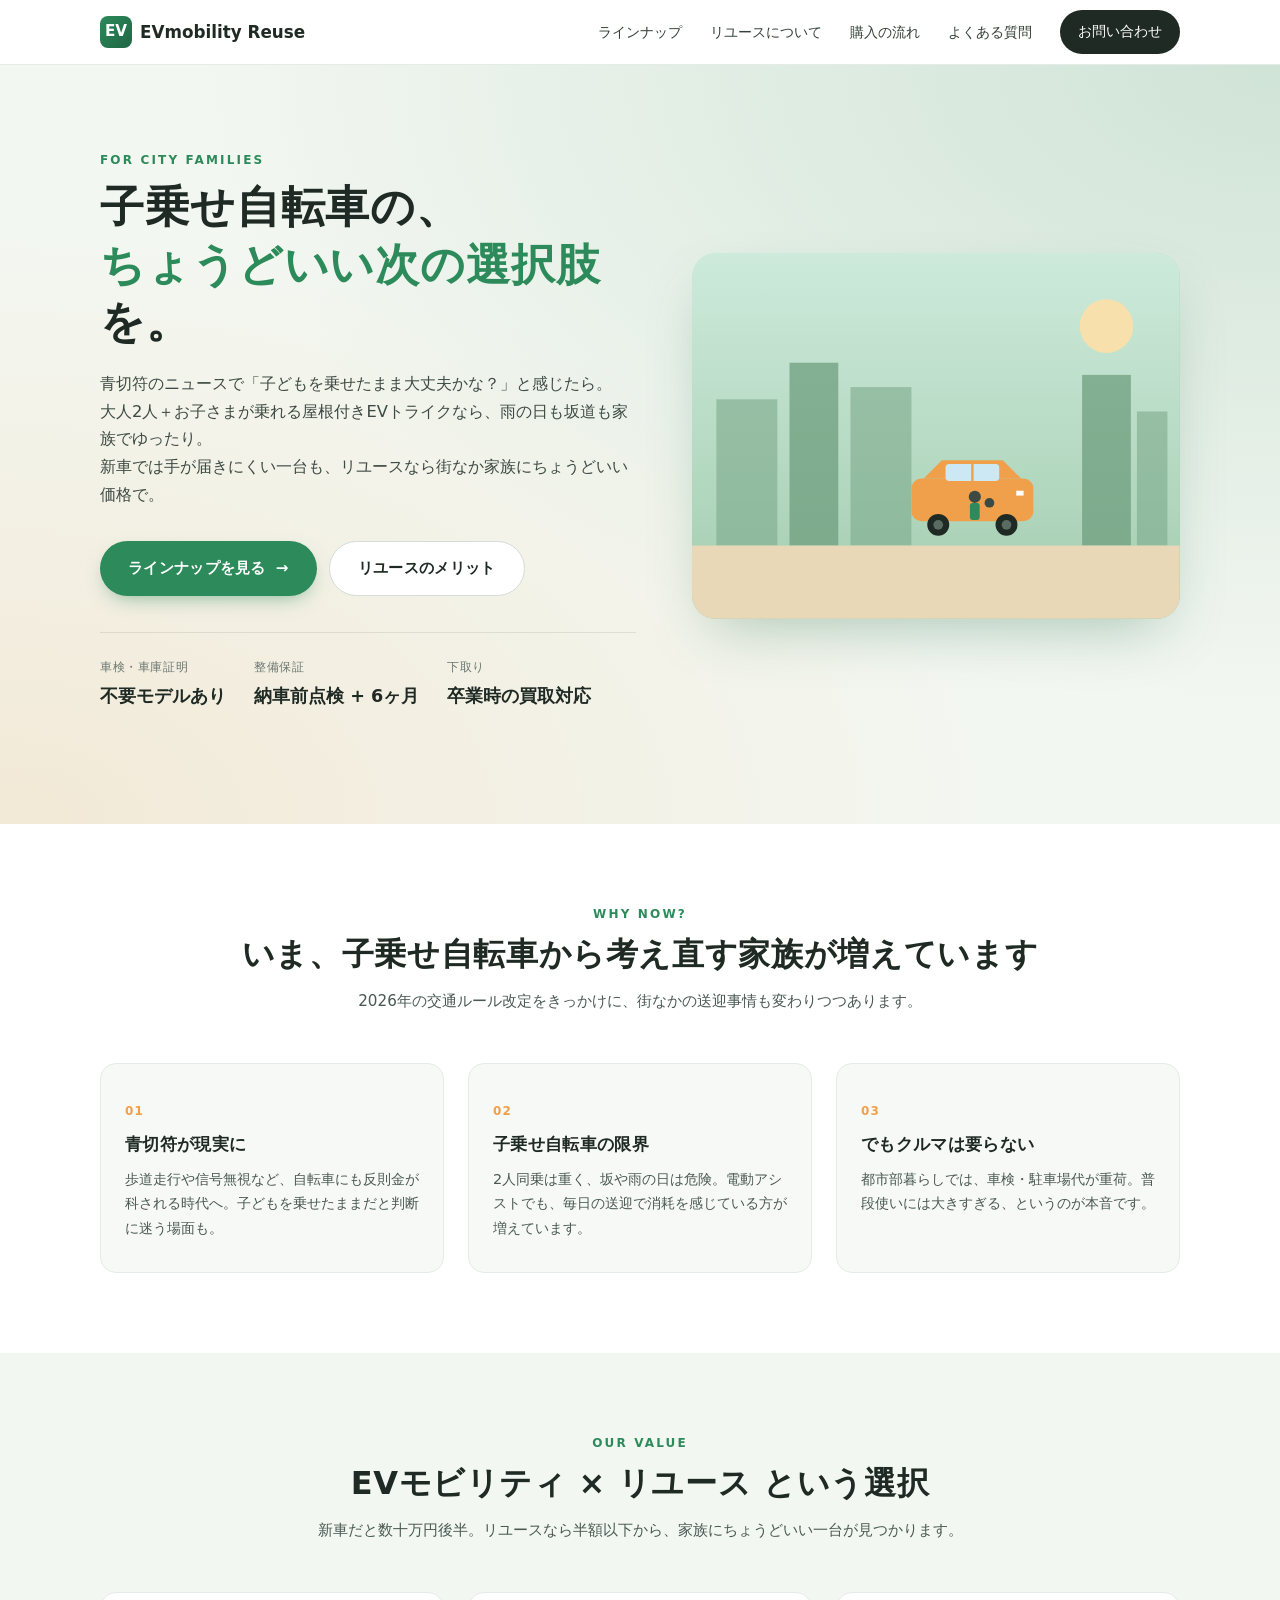
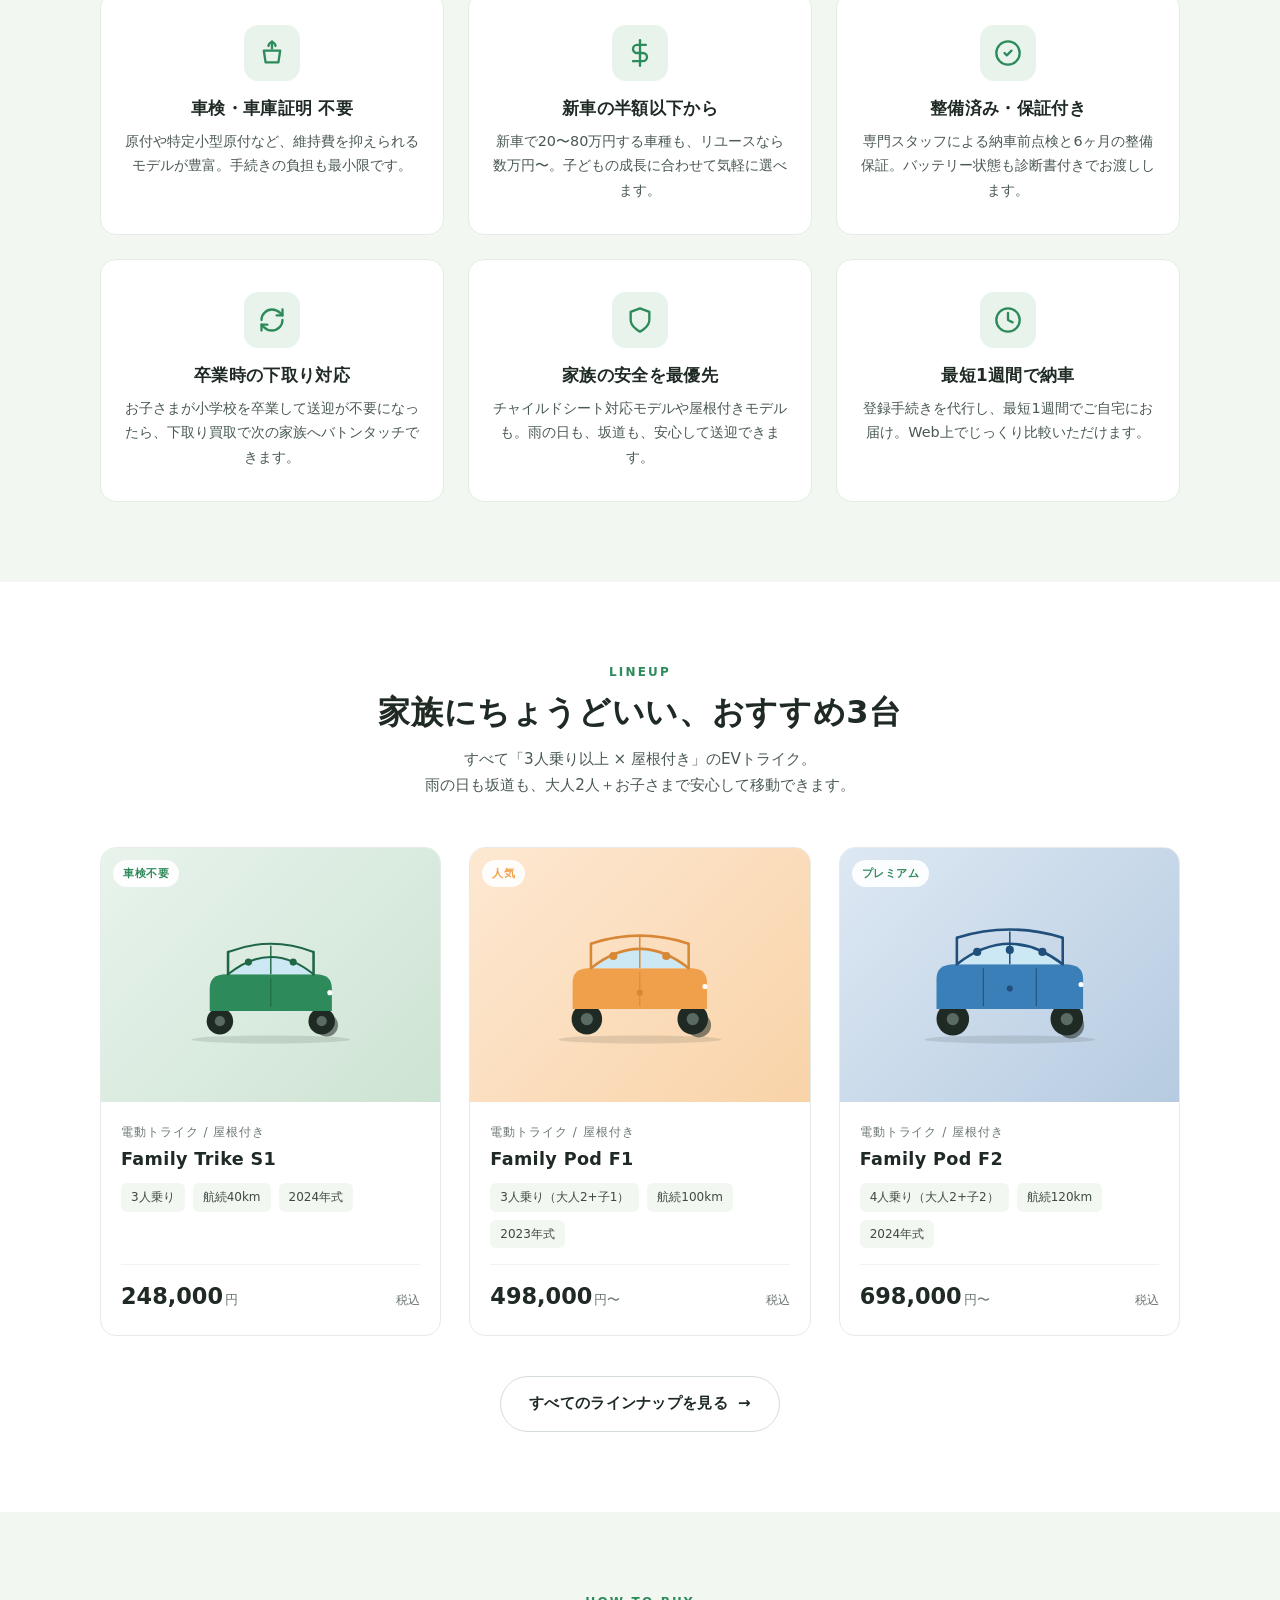
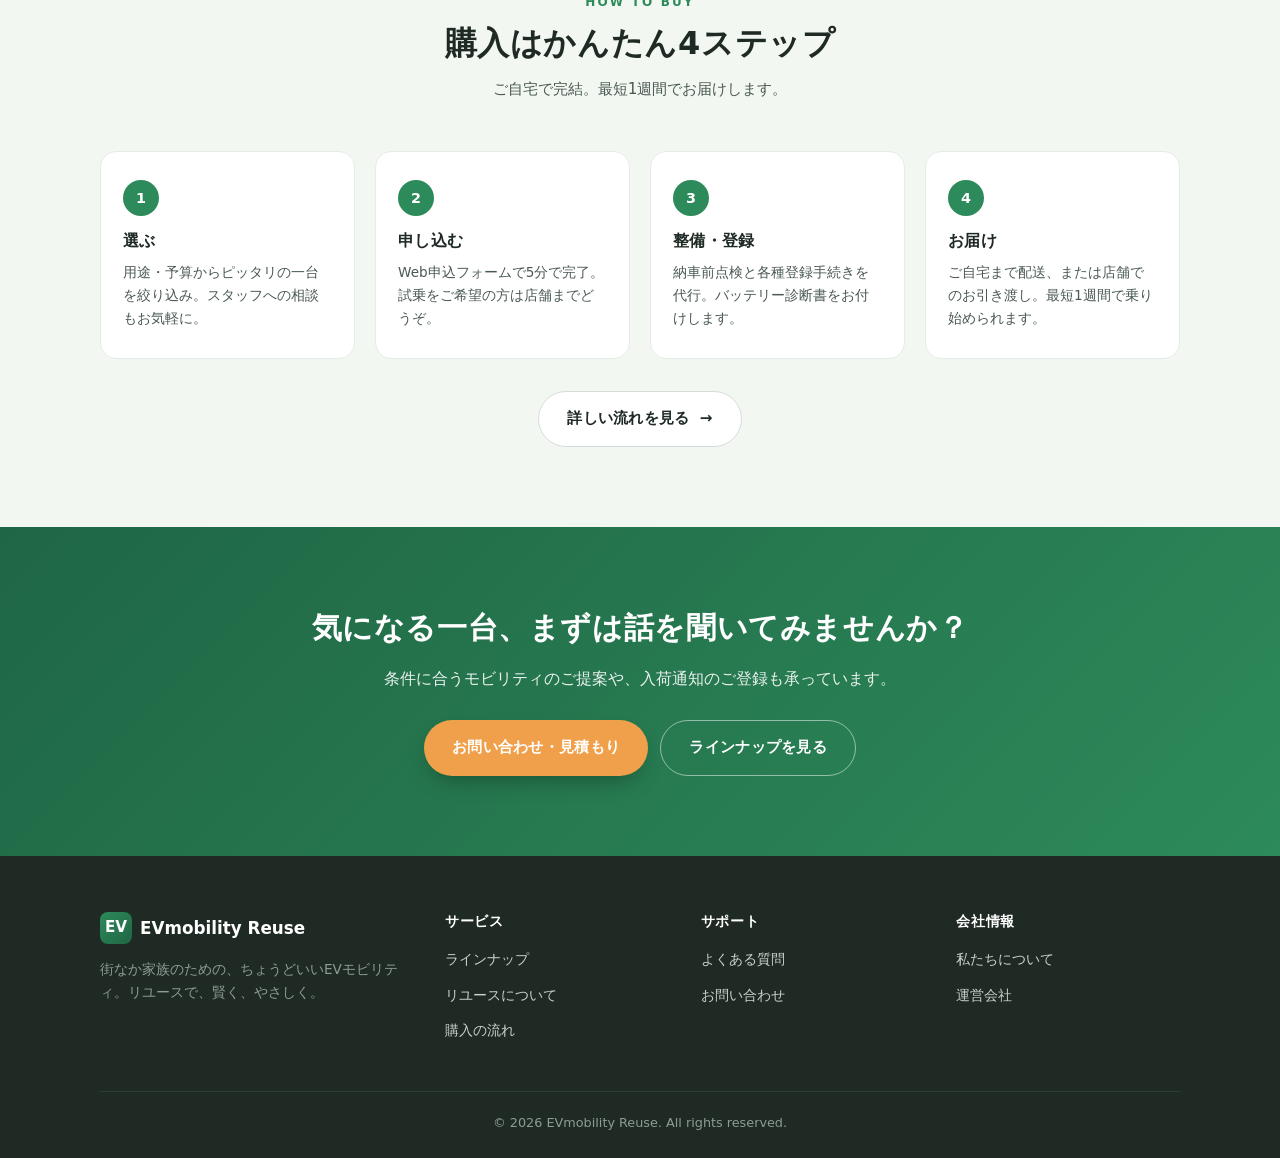
==== index.html @ 21b4ee04 "最初のコミット" ====
<!DOCTYPE html>
<html lang="ja">
<head>
  <meta charset="UTF-8">
  <meta name="viewport" content="width=device-width, initial-scale=1.0">
  <title>EVmobility Reuse｜街なか家族のための、ちょうどいいEVモビリティ</title>
  <meta name="description" content="子乗せ自転車の次へ。車検・車庫証明不要のEVモビリティを、リユースで賢く。都市部に暮らすパパママのための買い替えガイド。">
  <link rel="stylesheet" href="assets/css/style.css">
</head>
<body>

  <header class="site-header">
    <div class="container header-inner">
      <a href="index.html" class="site-logo">
        <span class="logo-mark">EV</span>
        <span>EVmobility Reuse</span>
      </a>
      <nav class="site-nav" aria-label="グローバルナビゲーション">
        <a href="vehicles.html">ラインナップ</a>
        <a href="about.html">リユースについて</a>
        <a href="flow.html">購入の流れ</a>
        <a href="faq.html">よくある質問</a>
        <a href="contact.html" class="nav-cta">お問い合わせ</a>
      </nav>
      <button class="nav-toggle" type="button" aria-label="メニューを開く" aria-expanded="false">
        <span></span>
      </button>
    </div>
  </header>

  <main>

    <!-- Hero -->
    <section class="hero">
      <div class="container hero-grid">
        <div class="hero-text">
          <span class="eyebrow">For city families</span>
          <h1 class="hero-title">
            子乗せ自転車の、<br>
            <span class="accent">ちょうどいい次の選択肢</span>を。
          </h1>
          <p class="hero-lead">
            青切符のニュースで「子どもを乗せたまま大丈夫かな？」と感じたら。<br>
            大人2人＋お子さまが乗れる屋根付きEVトライクなら、雨の日も坂道も家族でゆったり。<br>
            新車では手が届きにくい一台も、リユースなら街なか家族にちょうどいい価格で。
          </p>
          <div class="hero-actions">
            <a href="vehicles.html" class="btn btn-primary btn-arrow">ラインナップを見る</a>
            <a href="about.html" class="btn btn-secondary">リユースのメリット</a>
          </div>
          <dl class="hero-meta">
            <div>
              <dt>車検・車庫証明</dt>
              <dd>不要モデルあり</dd>
            </div>
            <div>
              <dt>整備保証</dt>
              <dd>納車前点検 + 6ヶ月</dd>
            </div>
            <div>
              <dt>下取り</dt>
              <dd>卒業時の買取対応</dd>
            </div>
          </dl>
        </div>

        <div class="hero-visual" aria-hidden="true">
          <svg viewBox="0 0 400 300" xmlns="http://www.w3.org/2000/svg">
            <defs>
              <linearGradient id="sky" x1="0" y1="0" x2="0" y2="1">
                <stop offset="0%" stop-color="#cdeadb"/>
                <stop offset="100%" stop-color="#a3cdaf"/>
              </linearGradient>
            </defs>
            <rect width="400" height="300" fill="url(#sky)"/>
            <!-- buildings -->
            <rect x="20" y="120" width="50" height="120" fill="#7eaa8c" opacity="0.6"/>
            <rect x="80" y="90" width="40" height="150" fill="#6a9b7a" opacity="0.7"/>
            <rect x="130" y="110" width="50" height="130" fill="#7eaa8c" opacity="0.6"/>
            <rect x="320" y="100" width="40" height="140" fill="#6a9b7a" opacity="0.7"/>
            <rect x="365" y="130" width="25" height="110" fill="#7eaa8c" opacity="0.6"/>
            <!-- ground -->
            <rect y="240" width="400" height="60" fill="#e8d8b8"/>
            <!-- mini EV -->
            <g transform="translate(180,165)">
              <rect x="0" y="20" width="100" height="35" rx="8" fill="#f0a04b"/>
              <path d="M10 20 L25 5 L75 5 L90 20 Z" fill="#f0a04b"/>
              <rect x="28" y="8" width="44" height="14" rx="3" fill="#cde8f5"/>
              <line x1="50" y1="8" x2="50" y2="22" stroke="#f0a04b" stroke-width="2"/>
              <circle cx="22" cy="58" r="9" fill="#1f2a24"/>
              <circle cx="22" cy="58" r="4" fill="#5a6b62"/>
              <circle cx="78" cy="58" r="9" fill="#1f2a24"/>
              <circle cx="78" cy="58" r="4" fill="#5a6b62"/>
              <rect x="86" y="30" width="6" height="4" fill="#fff"/>
            </g>
            <!-- people -->
            <g transform="translate(232,200)">
              <circle cx="0" cy="0" r="5" fill="#3d4a43"/>
              <rect x="-4" y="5" width="8" height="14" rx="2" fill="#2d8a5a"/>
            </g>
            <g transform="translate(244,205)">
              <circle cx="0" cy="0" r="4" fill="#3d4a43"/>
              <rect x="-3" y="4" width="6" height="10" rx="1.5" fill="#f0a04b"/>
            </g>
            <!-- sun -->
            <circle cx="340" cy="60" r="22" fill="#fde0a8" opacity="0.9"/>
          </svg>
        </div>
      </div>
    </section>

    <!-- Problem -->
    <section class="section problem">
      <div class="container">
        <span class="eyebrow text-center" style="display:block;">Why now?</span>
        <h2 class="section-title">いま、子乗せ自転車から考え直す家族が増えています</h2>
        <p class="section-lead">2026年の交通ルール改定をきっかけに、街なかの送迎事情も変わりつつあります。</p>
        <div class="problem-grid">
          <div class="problem-card">
            <span class="num">01</span>
            <h3>青切符が現実に</h3>
            <p>歩道走行や信号無視など、自転車にも反則金が科される時代へ。子どもを乗せたままだと判断に迷う場面も。</p>
          </div>
          <div class="problem-card">
            <span class="num">02</span>
            <h3>子乗せ自転車の限界</h3>
            <p>2人同乗は重く、坂や雨の日は危険。電動アシストでも、毎日の送迎で消耗を感じている方が増えています。</p>
          </div>
          <div class="problem-card">
            <span class="num">03</span>
            <h3>でもクルマは要らない</h3>
            <p>都市部暮らしでは、車検・駐車場代が重荷。普段使いには大きすぎる、というのが本音です。</p>
          </div>
        </div>
      </div>
    </section>

    <!-- Benefits -->
    <section class="section benefits">
      <div class="container">
        <span class="eyebrow text-center" style="display:block;">Our value</span>
        <h2 class="section-title">EVモビリティ × リユース という選択</h2>
        <p class="section-lead">新車だと数十万円後半。リユースなら半額以下から、家族にちょうどいい一台が見つかります。</p>
        <div class="benefits-grid">
          <div class="benefit-card">
            <div class="icon" aria-hidden="true">
              <svg width="28" height="28" viewBox="0 0 24 24" fill="none" stroke="currentColor" stroke-width="2" stroke-linecap="round" stroke-linejoin="round"><path d="M12 2v6"/><path d="M5 10h14l-1.5 10h-11z"/><path d="M9 6a3 3 0 0 1 6 0"/></svg>
            </div>
            <h3>車検・車庫証明 不要</h3>
            <p>原付や特定小型原付など、維持費を抑えられるモデルが豊富。手続きの負担も最小限です。</p>
          </div>
          <div class="benefit-card">
            <div class="icon" aria-hidden="true">
              <svg width="28" height="28" viewBox="0 0 24 24" fill="none" stroke="currentColor" stroke-width="2" stroke-linecap="round" stroke-linejoin="round"><path d="M12 1v22"/><path d="M17 5H9.5a3.5 3.5 0 0 0 0 7h5a3.5 3.5 0 0 1 0 7H6"/></svg>
            </div>
            <h3>新車の半額以下から</h3>
            <p>新車で20〜80万円する車種も、リユースなら数万円〜。子どもの成長に合わせて気軽に選べます。</p>
          </div>
          <div class="benefit-card">
            <div class="icon" aria-hidden="true">
              <svg width="28" height="28" viewBox="0 0 24 24" fill="none" stroke="currentColor" stroke-width="2" stroke-linecap="round" stroke-linejoin="round"><path d="M9 12l2 2 4-4"/><circle cx="12" cy="12" r="10"/></svg>
            </div>
            <h3>整備済み・保証付き</h3>
            <p>専門スタッフによる納車前点検と6ヶ月の整備保証。バッテリー状態も診断書付きでお渡しします。</p>
          </div>
          <div class="benefit-card">
            <div class="icon" aria-hidden="true">
              <svg width="28" height="28" viewBox="0 0 24 24" fill="none" stroke="currentColor" stroke-width="2" stroke-linecap="round" stroke-linejoin="round"><path d="M3 12a9 9 0 0 1 9-9 9.75 9.75 0 0 1 6.74 2.74L21 8"/><path d="M21 3v5h-5"/><path d="M21 12a9 9 0 0 1-9 9 9.75 9.75 0 0 1-6.74-2.74L3 16"/><path d="M3 21v-5h5"/></svg>
            </div>
            <h3>卒業時の下取り対応</h3>
            <p>お子さまが小学校を卒業して送迎が不要になったら、下取り買取で次の家族へバトンタッチできます。</p>
          </div>
          <div class="benefit-card">
            <div class="icon" aria-hidden="true">
              <svg width="28" height="28" viewBox="0 0 24 24" fill="none" stroke="currentColor" stroke-width="2" stroke-linecap="round" stroke-linejoin="round"><path d="M12 22s8-4 8-10V5l-8-3-8 3v7c0 6 8 10 8 10z"/></svg>
            </div>
            <h3>家族の安全を最優先</h3>
            <p>チャイルドシート対応モデルや屋根付きモデルも。雨の日も、坂道も、安心して送迎できます。</p>
          </div>
          <div class="benefit-card">
            <div class="icon" aria-hidden="true">
              <svg width="28" height="28" viewBox="0 0 24 24" fill="none" stroke="currentColor" stroke-width="2" stroke-linecap="round" stroke-linejoin="round"><circle cx="12" cy="12" r="10"/><path d="M12 6v6l4 2"/></svg>
            </div>
            <h3>最短1週間で納車</h3>
            <p>登録手続きを代行し、最短1週間でご自宅にお届け。Web上でじっくり比較いただけます。</p>
          </div>
        </div>
      </div>
    </section>

    <!-- Vehicles preview -->
    <section class="section vehicles-section">
      <div class="container">
        <span class="eyebrow text-center" style="display:block;">Lineup</span>
        <h2 class="section-title">家族にちょうどいい、おすすめ3台</h2>
        <p class="section-lead">すべて「3人乗り以上 × 屋根付き」のEVトライク。<br>雨の日も坂道も、大人2人＋お子さまで安心して移動できます。</p>

        <div class="vehicle-grid">

          <article class="vehicle-card">
            <div class="vehicle-thumb">
              <span class="vehicle-tag">車検不要</span>
              <svg viewBox="0 0 200 150" xmlns="http://www.w3.org/2000/svg" aria-hidden="true">
                <ellipse cx="100" cy="138" rx="78" ry="4" fill="#1a221d" opacity="0.12"/>
                <circle cx="155" cy="124" r="11" fill="#1f2a24" opacity="0.55"/>
                <circle cx="50" cy="120" r="13" fill="#1f2a24"/>
                <circle cx="50" cy="120" r="5" fill="#5a6b62"/>
                <circle cx="150" cy="120" r="13" fill="#1f2a24"/>
                <circle cx="150" cy="120" r="5" fill="#5a6b62"/>
                <path d="M40 110 L40 88 Q40 74 56 74 L144 74 Q160 74 160 88 L160 110 Z" fill="#2d8a5a"/>
                <path d="M58 74 Q100 40 142 74" fill="#cde8f5" stroke="#1f6645" stroke-width="2"/>
                <line x1="58" y1="74" x2="58" y2="52" stroke="#1f6645" stroke-width="2.5" stroke-linecap="round"/>
                <line x1="142" y1="74" x2="142" y2="52" stroke="#1f6645" stroke-width="2.5" stroke-linecap="round"/>
                <path d="M58 52 Q100 36 142 52" stroke="#1f6645" stroke-width="2" fill="none"/>
                <line x1="100" y1="46" x2="100" y2="74" stroke="#1f6645" stroke-width="1.4"/>
                <line x1="100" y1="78" x2="100" y2="106" stroke="#1f6645" stroke-width="1"/>
                <circle cx="78" cy="62" r="3.5" fill="#1f6645"/>
                <circle cx="122" cy="62" r="3.5" fill="#1f6645"/>
                <circle cx="158" cy="92" r="2.5" fill="#fff"/>
              </svg>
            </div>
            <div class="vehicle-body">
              <p class="vehicle-category">電動トライク / 屋根付き</p>
              <h3 class="vehicle-name">Family Trike S1</h3>
              <ul class="vehicle-specs">
                <li>3人乗り</li>
                <li>航続40km</li>
                <li>2024年式</li>
              </ul>
              <div class="vehicle-price">
                <span><span class="price">248,000</span><span class="price-unit">円</span></span>
                <span class="tax">税込</span>
              </div>
            </div>
          </article>

          <article class="vehicle-card">
            <div class="vehicle-thumb thumb-orange">
              <span class="vehicle-tag tag-new">人気</span>
              <svg viewBox="0 0 200 150" xmlns="http://www.w3.org/2000/svg" aria-hidden="true">
                <ellipse cx="100" cy="138" rx="80" ry="4" fill="#1a221d" opacity="0.12"/>
                <circle cx="158" cy="124" r="12" fill="#1f2a24" opacity="0.55"/>
                <circle cx="48" cy="118" r="15" fill="#1f2a24"/>
                <circle cx="48" cy="118" r="6" fill="#5a6b62"/>
                <circle cx="152" cy="118" r="15" fill="#1f2a24"/>
                <circle cx="152" cy="118" r="6" fill="#5a6b62"/>
                <path d="M34 108 L34 82 Q34 68 50 68 L150 68 Q166 68 166 82 L166 108 Z" fill="#f0a04b"/>
                <path d="M52 68 Q100 30 148 68" fill="#cde8f5" stroke="#d88735" stroke-width="2.5"/>
                <line x1="52" y1="68" x2="52" y2="44" stroke="#d88735" stroke-width="2.5" stroke-linecap="round"/>
                <line x1="148" y1="68" x2="148" y2="44" stroke="#d88735" stroke-width="2.5" stroke-linecap="round"/>
                <path d="M52 44 Q100 28 148 44" stroke="#d88735" stroke-width="2.5" fill="none"/>
                <line x1="100" y1="36" x2="100" y2="68" stroke="#d88735" stroke-width="1.4"/>
                <line x1="100" y1="72" x2="100" y2="105" stroke="#d88735" stroke-width="1"/>
                <circle cx="74" cy="56" r="4" fill="#d88735"/>
                <circle cx="126" cy="56" r="4" fill="#d88735"/>
                <circle cx="100" cy="92" r="3" fill="#d88735"/>
                <circle cx="164" cy="86" r="2.5" fill="#fff"/>
              </svg>
            </div>
            <div class="vehicle-body">
              <p class="vehicle-category">電動トライク / 屋根付き</p>
              <h3 class="vehicle-name">Family Pod F1</h3>
              <ul class="vehicle-specs">
                <li>3人乗り（大人2+子1）</li>
                <li>航続100km</li>
                <li>2023年式</li>
              </ul>
              <div class="vehicle-price">
                <span><span class="price">498,000</span><span class="price-unit">円〜</span></span>
                <span class="tax">税込</span>
              </div>
            </div>
          </article>

          <article class="vehicle-card">
            <div class="vehicle-thumb thumb-blue">
              <span class="vehicle-tag">プレミアム</span>
              <svg viewBox="0 0 200 150" xmlns="http://www.w3.org/2000/svg" aria-hidden="true">
                <ellipse cx="100" cy="138" rx="84" ry="4" fill="#1a221d" opacity="0.12"/>
                <circle cx="160" cy="124" r="13" fill="#1f2a24" opacity="0.55"/>
                <circle cx="44" cy="118" r="16" fill="#1f2a24"/>
                <circle cx="44" cy="118" r="6" fill="#5a6b62"/>
                <circle cx="156" cy="118" r="16" fill="#1f2a24"/>
                <circle cx="156" cy="118" r="6" fill="#5a6b62"/>
                <path d="M28 108 L28 78 Q28 64 46 64 L154 64 Q172 64 172 78 L172 108 Z" fill="#3a7fb8"/>
                <path d="M48 64 Q100 24 152 64" fill="#cde8f5" stroke="#1f4f7a" stroke-width="2.5"/>
                <line x1="48" y1="64" x2="48" y2="38" stroke="#1f4f7a" stroke-width="2.5" stroke-linecap="round"/>
                <line x1="100" y1="32" x2="100" y2="64" stroke="#1f4f7a" stroke-width="1.5"/>
                <line x1="152" y1="64" x2="152" y2="38" stroke="#1f4f7a" stroke-width="2.5" stroke-linecap="round"/>
                <path d="M48 38 Q100 22 152 38" stroke="#1f4f7a" stroke-width="2.5" fill="none"/>
                <line x1="74" y1="68" x2="74" y2="105" stroke="#1f4f7a" stroke-width="1"/>
                <line x1="126" y1="68" x2="126" y2="105" stroke="#1f4f7a" stroke-width="1"/>
                <circle cx="68" cy="52" r="4" fill="#1f4f7a"/>
                <circle cx="100" cy="50" r="4" fill="#1f4f7a"/>
                <circle cx="132" cy="52" r="4" fill="#1f4f7a"/>
                <circle cx="100" cy="88" r="3" fill="#1f4f7a"/>
                <circle cx="170" cy="84" r="2.5" fill="#fff"/>
              </svg>
            </div>
            <div class="vehicle-body">
              <p class="vehicle-category">電動トライク / 屋根付き</p>
              <h3 class="vehicle-name">Family Pod F2</h3>
              <ul class="vehicle-specs">
                <li>4人乗り（大人2+子2）</li>
                <li>航続120km</li>
                <li>2024年式</li>
              </ul>
              <div class="vehicle-price">
                <span><span class="price">698,000</span><span class="price-unit">円〜</span></span>
                <span class="tax">税込</span>
              </div>
            </div>
          </article>

        </div>

        <div class="text-center" style="margin-top: 40px;">
          <a href="vehicles.html" class="btn btn-secondary btn-arrow">すべてのラインナップを見る</a>
        </div>
      </div>
    </section>

    <!-- Flow -->
    <section class="section flow">
      <div class="container">
        <span class="eyebrow text-center" style="display:block;">How to buy</span>
        <h2 class="section-title">購入はかんたん4ステップ</h2>
        <p class="section-lead">ご自宅で完結。最短1週間でお届けします。</p>
        <ol class="flow-list">
          <li class="flow-step">
            <span class="step-num">1</span>
            <h3>選ぶ</h3>
            <p>用途・予算からピッタリの一台を絞り込み。スタッフへの相談もお気軽に。</p>
          </li>
          <li class="flow-step">
            <span class="step-num">2</span>
            <h3>申し込む</h3>
            <p>Web申込フォームで5分で完了。試乗をご希望の方は店舗までどうぞ。</p>
          </li>
          <li class="flow-step">
            <span class="step-num">3</span>
            <h3>整備・登録</h3>
            <p>納車前点検と各種登録手続きを代行。バッテリー診断書をお付けします。</p>
          </li>
          <li class="flow-step">
            <span class="step-num">4</span>
            <h3>お届け</h3>
            <p>ご自宅まで配送、または店舗でのお引き渡し。最短1週間で乗り始められます。</p>
          </li>
        </ol>
        <div class="text-center" style="margin-top: 32px;">
          <a href="flow.html" class="btn btn-secondary btn-arrow">詳しい流れを見る</a>
        </div>
      </div>
    </section>

    <!-- CTA -->
    <section class="section cta">
      <div class="container">
        <h2>気になる一台、まずは話を聞いてみませんか？</h2>
        <p>条件に合うモビリティのご提案や、入荷通知のご登録も承っています。</p>
        <div class="hero-actions" style="justify-content: center;">
          <a href="contact.html" class="btn btn-primary">お問い合わせ・見積もり</a>
          <a href="vehicles.html" class="btn btn-secondary">ラインナップを見る</a>
        </div>
      </div>
    </section>

  </main>

  <footer class="site-footer">
    <div class="container">
      <div class="footer-grid">
        <div class="footer-brand">
          <a href="index.html" class="site-logo">
            <span class="logo-mark">EV</span>
            <span>EVmobility Reuse</span>
          </a>
          <p>街なか家族のための、ちょうどいいEVモビリティ。リユースで、賢く、やさしく。</p>
        </div>
        <div class="footer-col">
          <h4>サービス</h4>
          <ul>
            <li><a href="vehicles.html">ラインナップ</a></li>
            <li><a href="about.html">リユースについて</a></li>
            <li><a href="flow.html">購入の流れ</a></li>
          </ul>
        </div>
        <div class="footer-col">
          <h4>サポート</h4>
          <ul>
            <li><a href="faq.html">よくある質問</a></li>
            <li><a href="contact.html">お問い合わせ</a></li>
          </ul>
        </div>
        <div class="footer-col">
          <h4>会社情報</h4>
          <ul>
            <li><a href="about.html">私たちについて</a></li>
            <li><a href="contact.html">運営会社</a></li>
          </ul>
        </div>
      </div>
      <div class="footer-bottom">
        © 2026 EVmobility Reuse. All rights reserved.
      </div>
    </div>
  </footer>

  <script src="assets/js/main.js"></script>
</body>
</html>
---- assets/css/style.css ----
/* ============================================
   EVmobility Reuse - Common Stylesheet
   ============================================ */

/* Reset & Base
   ============================================ */
*,
*::before,
*::after {
  box-sizing: border-box;
}

html {
  scroll-behavior: smooth;
  -webkit-text-size-adjust: 100%;
}

body {
  margin: 0;
  font-family: "Hiragino Kaku Gothic ProN", "Hiragino Sans", "Yu Gothic", "Meiryo", system-ui, -apple-system, "Segoe UI", sans-serif;
  font-size: 16px;
  line-height: 1.7;
  color: #1f2a24;
  background-color: #f7f9f6;
  -webkit-font-smoothing: antialiased;
  -moz-osx-font-smoothing: grayscale;
}

img,
svg {
  display: block;
  max-width: 100%;
  height: auto;
}

a {
  color: inherit;
  text-decoration: none;
  transition: color 0.2s ease;
}

a:hover {
  color: #2d8a5a;
}

h1,
h2,
h3,
h4 {
  margin: 0;
  line-height: 1.4;
  font-weight: 700;
  letter-spacing: 0.02em;
}

p {
  margin: 0 0 1em;
}

ul,
ol {
  margin: 0;
  padding: 0;
  list-style: none;
}

button {
  font-family: inherit;
  cursor: pointer;
  border: none;
  background: none;
}

/* Layout helpers
   ============================================ */
.container {
  width: 100%;
  max-width: 1120px;
  margin: 0 auto;
  padding: 0 20px;
}

.section {
  padding: 80px 0;
}

.section-narrow {
  padding: 56px 0;
}

.section-title {
  font-size: clamp(1.5rem, 3vw, 2rem);
  text-align: center;
  margin-bottom: 12px;
  color: #1f2a24;
}

.section-lead {
  text-align: center;
  color: #4a5953;
  margin-bottom: 48px;
  font-size: 0.95rem;
}

.eyebrow {
  display: inline-block;
  font-size: 0.75rem;
  font-weight: 700;
  letter-spacing: 0.18em;
  color: #2d8a5a;
  text-transform: uppercase;
  margin-bottom: 8px;
}

.text-center {
  text-align: center;
}

/* Header
   ============================================ */
.site-header {
  position: sticky;
  top: 0;
  z-index: 100;
  background: rgba(255, 255, 255, 0.92);
  backdrop-filter: saturate(180%) blur(8px);
  -webkit-backdrop-filter: saturate(180%) blur(8px);
  border-bottom: 1px solid #e5ece7;
}

.header-inner {
  display: flex;
  align-items: center;
  justify-content: space-between;
  height: 64px;
}

.site-logo {
  display: flex;
  align-items: center;
  gap: 8px;
  font-weight: 700;
  font-size: 1.05rem;
  color: #1f2a24;
}

.site-logo .logo-mark {
  width: 32px;
  height: 32px;
  border-radius: 8px;
  background: linear-gradient(135deg, #2d8a5a 0%, #1f6645 100%);
  display: inline-flex;
  align-items: center;
  justify-content: center;
  color: #fff;
  font-weight: 800;
  font-size: 0.95rem;
}

.site-nav {
  display: flex;
  align-items: center;
  gap: 28px;
}

.site-nav a {
  font-size: 0.9rem;
  font-weight: 500;
  color: #344038;
}

.nav-cta {
  display: inline-flex;
  align-items: center;
  padding: 10px 18px;
  background: #1f2a24;
  color: #fff !important;
  border-radius: 999px;
  font-size: 0.85rem !important;
  font-weight: 600;
}

.nav-cta:hover {
  background: #2d8a5a;
}

.nav-toggle {
  display: none;
  width: 40px;
  height: 40px;
  align-items: center;
  justify-content: center;
}

.nav-toggle span {
  position: relative;
  display: block;
  width: 22px;
  height: 2px;
  background: #1f2a24;
  transition: transform 0.2s ease;
}

.nav-toggle span::before,
.nav-toggle span::after {
  content: "";
  position: absolute;
  left: 0;
  width: 22px;
  height: 2px;
  background: #1f2a24;
  transition: transform 0.2s ease;
}

.nav-toggle span::before {
  top: -7px;
}

.nav-toggle span::after {
  top: 7px;
}

/* Hero
   ============================================ */
.hero {
  position: relative;
  padding: 80px 0 96px;
  background:
    radial-gradient(ellipse at top right, rgba(45, 138, 90, 0.18), transparent 60%),
    radial-gradient(ellipse at bottom left, rgba(240, 160, 75, 0.16), transparent 55%),
    #f3f7f1;
  overflow: hidden;
}

.hero-grid {
  display: grid;
  grid-template-columns: 1.1fr 1fr;
  gap: 56px;
  align-items: center;
}

.hero-title {
  font-size: clamp(1.75rem, 4vw, 2.75rem);
  line-height: 1.3;
  margin-bottom: 20px;
  color: #1f2a24;
}

.hero-title .accent {
  color: #2d8a5a;
}

.hero-lead {
  font-size: 1.02rem;
  color: #3d4a43;
  margin-bottom: 32px;
}

.hero-actions {
  display: flex;
  gap: 12px;
  flex-wrap: wrap;
}

.hero-meta {
  display: flex;
  gap: 28px;
  margin-top: 36px;
  padding-top: 24px;
  border-top: 1px solid rgba(31, 42, 36, 0.1);
}

.hero-meta dt {
  font-size: 0.75rem;
  color: #6b7771;
  margin-bottom: 4px;
  letter-spacing: 0.05em;
}

.hero-meta dd {
  margin: 0;
  font-size: 1.1rem;
  font-weight: 700;
  color: #1f2a24;
}

.hero-visual {
  position: relative;
  aspect-ratio: 4 / 3;
  border-radius: 24px;
  overflow: hidden;
  background: linear-gradient(135deg, #d6ead9 0%, #a3cdaf 100%);
  box-shadow: 0 24px 60px -20px rgba(31, 102, 69, 0.35);
}

.hero-visual svg {
  width: 100%;
  height: 100%;
}

/* Buttons
   ============================================ */
.btn {
  display: inline-flex;
  align-items: center;
  justify-content: center;
  gap: 6px;
  padding: 14px 28px;
  border-radius: 999px;
  font-weight: 600;
  font-size: 0.95rem;
  letter-spacing: 0.02em;
  transition: transform 0.15s ease, background 0.2s ease, box-shadow 0.2s ease;
  cursor: pointer;
  white-space: nowrap;
}

.btn-primary {
  background: #2d8a5a;
  color: #fff;
  box-shadow: 0 8px 20px -8px rgba(45, 138, 90, 0.6);
}

.btn-primary:hover {
  background: #1f6645;
  color: #fff;
  transform: translateY(-1px);
}

.btn-secondary {
  background: #fff;
  color: #1f2a24;
  border: 1.5px solid #d4ddd7;
}

.btn-secondary:hover {
  border-color: #2d8a5a;
  color: #2d8a5a;
}

.btn-accent {
  background: #f0a04b;
  color: #fff;
  box-shadow: 0 8px 20px -8px rgba(240, 160, 75, 0.6);
}

.btn-accent:hover {
  background: #d88735;
  color: #fff;
  transform: translateY(-1px);
}

.btn-block {
  width: 100%;
}

.btn-arrow::after {
  content: "→";
  margin-left: 4px;
  transition: transform 0.2s ease;
}

.btn-arrow:hover::after {
  transform: translateX(3px);
}

/* Problem section
   ============================================ */
.problem {
  background: #fff;
}

.problem-grid {
  display: grid;
  grid-template-columns: repeat(3, 1fr);
  gap: 24px;
  margin-top: 32px;
}

.problem-card {
  padding: 32px 24px;
  background: #f7f9f6;
  border-radius: 16px;
  border: 1px solid #e5ece7;
}

.problem-card .num {
  display: inline-block;
  font-size: 0.75rem;
  font-weight: 700;
  color: #f0a04b;
  letter-spacing: 0.1em;
  margin-bottom: 12px;
}

.problem-card h3 {
  font-size: 1.05rem;
  margin-bottom: 10px;
  color: #1f2a24;
}

.problem-card p {
  font-size: 0.9rem;
  color: #4a5953;
  margin: 0;
}

/* Benefits
   ============================================ */
.benefits {
  background: #f3f7f1;
}

.benefits-grid {
  display: grid;
  grid-template-columns: repeat(3, 1fr);
  gap: 24px;
  margin-top: 32px;
}

.benefit-card {
  padding: 32px 24px;
  background: #fff;
  border-radius: 16px;
  text-align: center;
  border: 1px solid #e5ece7;
  transition: transform 0.2s ease, box-shadow 0.2s ease;
}

.benefit-card:hover {
  transform: translateY(-3px);
  box-shadow: 0 12px 30px -12px rgba(31, 102, 69, 0.2);
}

.benefit-card .icon {
  width: 56px;
  height: 56px;
  margin: 0 auto 16px;
  border-radius: 14px;
  background: #e8f3ec;
  display: flex;
  align-items: center;
  justify-content: center;
  color: #2d8a5a;
}

.benefit-card h3 {
  font-size: 1.05rem;
  margin-bottom: 8px;
}

.benefit-card p {
  font-size: 0.9rem;
  color: #4a5953;
  margin: 0;
}

/* Vehicles
   ============================================ */
.vehicles-section {
  background: #fff;
}

.vehicle-grid {
  display: grid;
  grid-template-columns: repeat(3, 1fr);
  gap: 28px;
  margin-top: 32px;
}

.vehicle-card {
  background: #fff;
  border-radius: 16px;
  overflow: hidden;
  border: 1px solid #e5ece7;
  transition: transform 0.2s ease, box-shadow 0.2s ease;
  display: flex;
  flex-direction: column;
}

.vehicle-card:hover {
  transform: translateY(-4px);
  box-shadow: 0 16px 40px -16px rgba(31, 42, 36, 0.18);
}

.vehicle-thumb {
  aspect-ratio: 4 / 3;
  background: linear-gradient(135deg, #e8f3ec 0%, #cde3d3 100%);
  display: flex;
  align-items: center;
  justify-content: center;
  position: relative;
}

.vehicle-thumb.thumb-orange {
  background: linear-gradient(135deg, #fde8d2 0%, #f9d3a8 100%);
}

.vehicle-thumb.thumb-blue {
  background: linear-gradient(135deg, #dde8f3 0%, #b6cbe1 100%);
}

.vehicle-thumb svg {
  width: 60%;
  height: 60%;
}

.vehicle-tag {
  position: absolute;
  top: 12px;
  left: 12px;
  font-size: 0.7rem;
  font-weight: 600;
  background: rgba(255, 255, 255, 0.92);
  color: #2d8a5a;
  padding: 4px 10px;
  border-radius: 999px;
  letter-spacing: 0.05em;
}

.vehicle-tag.tag-new {
  color: #f0a04b;
}

.vehicle-body {
  padding: 20px;
  flex: 1;
  display: flex;
  flex-direction: column;
}

.vehicle-category {
  font-size: 0.75rem;
  color: #6b7771;
  letter-spacing: 0.08em;
  margin-bottom: 4px;
}

.vehicle-name {
  font-size: 1.1rem;
  margin-bottom: 12px;
  color: #1f2a24;
}

.vehicle-specs {
  display: flex;
  flex-wrap: wrap;
  gap: 8px;
  margin-bottom: 16px;
}

.vehicle-specs li {
  font-size: 0.75rem;
  background: #f3f7f1;
  color: #3d4a43;
  padding: 4px 10px;
  border-radius: 6px;
}

.vehicle-price {
  margin-top: auto;
  padding-top: 12px;
  border-top: 1px solid #f0f3ee;
  display: flex;
  align-items: baseline;
  justify-content: space-between;
}

.vehicle-price .price {
  font-size: 1.4rem;
  font-weight: 800;
  color: #1f2a24;
}

.vehicle-price .price-unit {
  font-size: 0.8rem;
  color: #6b7771;
  margin-left: 2px;
}

.vehicle-price .tax {
  font-size: 0.75rem;
  color: #6b7771;
}

/* Flow
   ============================================ */
.flow {
  background: #f3f7f1;
}

.flow-list {
  display: grid;
  grid-template-columns: repeat(4, 1fr);
  gap: 20px;
  margin-top: 32px;
}

.flow-step {
  position: relative;
  padding: 28px 22px;
  background: #fff;
  border-radius: 16px;
  border: 1px solid #e5ece7;
}

.flow-step .step-num {
  display: inline-flex;
  align-items: center;
  justify-content: center;
  width: 36px;
  height: 36px;
  border-radius: 50%;
  background: #2d8a5a;
  color: #fff;
  font-weight: 700;
  font-size: 0.9rem;
  margin-bottom: 14px;
}

.flow-step h3 {
  font-size: 1rem;
  margin-bottom: 8px;
}

.flow-step p {
  font-size: 0.85rem;
  color: #4a5953;
  margin: 0;
}

/* FAQ
   ============================================ */
.faq {
  background: #fff;
}

.faq-list {
  max-width: 800px;
  margin: 32px auto 0;
}

.faq-item {
  border-bottom: 1px solid #e5ece7;
}

.faq-item details {
  padding: 20px 0;
}

.faq-item summary {
  display: flex;
  align-items: flex-start;
  gap: 14px;
  cursor: pointer;
  list-style: none;
  font-weight: 600;
  color: #1f2a24;
  position: relative;
  padding-right: 28px;
}

.faq-item summary::-webkit-details-marker {
  display: none;
}

.faq-item summary::before {
  content: "Q";
  flex-shrink: 0;
  width: 28px;
  height: 28px;
  border-radius: 50%;
  background: #2d8a5a;
  color: #fff;
  display: flex;
  align-items: center;
  justify-content: center;
  font-size: 0.8rem;
  font-weight: 700;
}

.faq-item summary::after {
  content: "+";
  position: absolute;
  right: 4px;
  top: 50%;
  transform: translateY(-50%);
  font-size: 1.4rem;
  color: #2d8a5a;
  transition: transform 0.2s ease;
}

.faq-item details[open] summary::after {
  transform: translateY(-50%) rotate(45deg);
}

.faq-answer {
  display: flex;
  gap: 14px;
  padding: 16px 0 4px 0;
  color: #4a5953;
  font-size: 0.95rem;
}

.faq-answer::before {
  content: "A";
  flex-shrink: 0;
  width: 28px;
  height: 28px;
  border-radius: 50%;
  background: #f0a04b;
  color: #fff;
  display: flex;
  align-items: center;
  justify-content: center;
  font-size: 0.8rem;
  font-weight: 700;
}

/* CTA banner
   ============================================ */
.cta {
  background: linear-gradient(135deg, #1f6645 0%, #2d8a5a 100%);
  color: #fff;
  text-align: center;
}

.cta h2 {
  font-size: clamp(1.4rem, 3vw, 1.9rem);
  margin-bottom: 16px;
  color: #fff;
}

.cta p {
  margin-bottom: 28px;
  color: rgba(255, 255, 255, 0.9);
}

.cta .btn-primary {
  background: #f0a04b;
  box-shadow: 0 10px 24px -10px rgba(0, 0, 0, 0.4);
}

.cta .btn-primary:hover {
  background: #d88735;
}

.cta .btn-secondary {
  background: transparent;
  color: #fff;
  border-color: rgba(255, 255, 255, 0.5);
}

.cta .btn-secondary:hover {
  background: rgba(255, 255, 255, 0.12);
  border-color: #fff;
  color: #fff;
}

/* Page header (for sub pages)
   ============================================ */
.page-header {
  background: linear-gradient(135deg, #f3f7f1 0%, #e8f3ec 100%);
  padding: 64px 0 48px;
  text-align: center;
}

.page-header h1 {
  font-size: clamp(1.75rem, 3.5vw, 2.4rem);
  margin-bottom: 12px;
}

.page-header p {
  color: #4a5953;
  margin: 0;
}

.breadcrumb {
  font-size: 0.8rem;
  color: #6b7771;
  margin-bottom: 16px;
}

.breadcrumb a:hover {
  color: #2d8a5a;
}

.breadcrumb .sep {
  margin: 0 8px;
  color: #b6c2bb;
}

/* Vehicle filters (vehicles page)
   ============================================ */
.filter-bar {
  background: #fff;
  padding: 20px;
  border-radius: 16px;
  border: 1px solid #e5ece7;
  display: flex;
  flex-wrap: wrap;
  gap: 10px;
  margin-bottom: 32px;
}

.filter-chip {
  padding: 8px 16px;
  background: #f7f9f6;
  border: 1px solid #e5ece7;
  border-radius: 999px;
  font-size: 0.85rem;
  color: #3d4a43;
  cursor: pointer;
  transition: all 0.15s ease;
}

.filter-chip.active,
.filter-chip:hover {
  background: #2d8a5a;
  color: #fff;
  border-color: #2d8a5a;
}

/* Form (contact page)
   ============================================ */
.form {
  max-width: 640px;
  margin: 0 auto;
}

.form-row {
  margin-bottom: 22px;
}

.form-row label {
  display: block;
  font-size: 0.9rem;
  font-weight: 600;
  margin-bottom: 8px;
  color: #1f2a24;
}

.form-row label .required {
  color: #d4663b;
  margin-left: 6px;
  font-size: 0.75rem;
}

.form-row input[type="text"],
.form-row input[type="email"],
.form-row input[type="tel"],
.form-row select,
.form-row textarea {
  width: 100%;
  padding: 12px 14px;
  font-size: 0.95rem;
  font-family: inherit;
  border: 1.5px solid #d4ddd7;
  border-radius: 10px;
  background: #fff;
  color: #1f2a24;
  transition: border-color 0.15s ease, box-shadow 0.15s ease;
}

.form-row input:focus,
.form-row select:focus,
.form-row textarea:focus {
  outline: none;
  border-color: #2d8a5a;
  box-shadow: 0 0 0 3px rgba(45, 138, 90, 0.15);
}

.form-row textarea {
  min-height: 140px;
  resize: vertical;
}

.form-note {
  font-size: 0.8rem;
  color: #6b7771;
  margin-top: 6px;
}

.form-actions {
  text-align: center;
  margin-top: 32px;
}

/* About page specifics
   ============================================ */
.feature-row {
  display: grid;
  grid-template-columns: 1fr 1fr;
  gap: 48px;
  align-items: center;
  margin-bottom: 64px;
}

.feature-row:last-child {
  margin-bottom: 0;
}

.feature-row.reverse {
  direction: rtl;
}

.feature-row.reverse > * {
  direction: ltr;
}

.feature-row .visual {
  aspect-ratio: 4 / 3;
  border-radius: 20px;
  background: linear-gradient(135deg, #e8f3ec 0%, #cde3d3 100%);
  display: flex;
  align-items: center;
  justify-content: center;
  overflow: hidden;
}

.feature-row .visual.alt {
  background: linear-gradient(135deg, #fde8d2 0%, #f9d3a8 100%);
}

.feature-row h3 {
  font-size: 1.4rem;
  margin-bottom: 12px;
  color: #1f2a24;
}

.feature-row p {
  color: #4a5953;
}

/* Footer
   ============================================ */
.site-footer {
  background: #1f2a24;
  color: #c8d2cc;
  padding: 56px 0 24px;
}

.footer-grid {
  display: grid;
  grid-template-columns: 1.4fr 1fr 1fr 1fr;
  gap: 32px;
  margin-bottom: 40px;
}

.footer-brand .site-logo {
  color: #fff;
  margin-bottom: 14px;
}

.footer-brand p {
  font-size: 0.85rem;
  color: #8e9b94;
  margin: 0;
}

.footer-col h4 {
  font-size: 0.85rem;
  color: #fff;
  margin-bottom: 14px;
  letter-spacing: 0.05em;
}

.footer-col ul li {
  margin-bottom: 8px;
}

.footer-col ul li a {
  font-size: 0.85rem;
  color: #c8d2cc;
}

.footer-col ul li a:hover {
  color: #fff;
}

.footer-bottom {
  padding-top: 20px;
  border-top: 1px solid #2e3b34;
  font-size: 0.8rem;
  color: #8e9b94;
  text-align: center;
}

/* Responsive
   ============================================ */
@media (max-width: 900px) {
  .section {
    padding: 56px 0;
  }

  .hero {
    padding: 48px 0 64px;
  }

  .hero-grid {
    grid-template-columns: 1fr;
    gap: 32px;
  }

  .hero-visual {
    order: -1;
    max-width: 480px;
    margin: 0 auto;
    width: 100%;
  }

  .problem-grid,
  .benefits-grid,
  .vehicle-grid {
    grid-template-columns: repeat(2, 1fr);
  }

  .flow-list {
    grid-template-columns: repeat(2, 1fr);
  }

  .feature-row {
    grid-template-columns: 1fr;
    gap: 24px;
  }

  .feature-row.reverse {
    direction: ltr;
  }

  .footer-grid {
    grid-template-columns: 1fr 1fr;
  }
}

@media (max-width: 640px) {
  .nav-toggle {
    display: inline-flex;
  }

  .site-nav {
    position: absolute;
    top: 64px;
    left: 0;
    right: 0;
    flex-direction: column;
    align-items: stretch;
    gap: 0;
    background: #fff;
    border-bottom: 1px solid #e5ece7;
    padding: 8px 20px 20px;
    transform: translateY(-8px);
    opacity: 0;
    pointer-events: none;
    transition: transform 0.2s ease, opacity 0.2s ease;
  }

  .site-nav.open {
    transform: translateY(0);
    opacity: 1;
    pointer-events: auto;
  }

  .site-nav a {
    padding: 12px 0;
    border-bottom: 1px solid #f0f3ee;
  }

  .nav-cta {
    margin-top: 12px;
    justify-content: center;
  }

  .hero-meta {
    flex-direction: column;
    gap: 14px;
  }

  .problem-grid,
  .benefits-grid,
  .vehicle-grid {
    grid-template-columns: 1fr;
  }

  .flow-list {
    grid-template-columns: 1fr;
  }

  .footer-grid {
    grid-template-columns: 1fr;
    gap: 24px;
  }

  .filter-bar {
    padding: 14px;
  }

  .hero-actions {
    flex-direction: column;
  }

  .hero-actions .btn {
    width: 100%;
  }
}
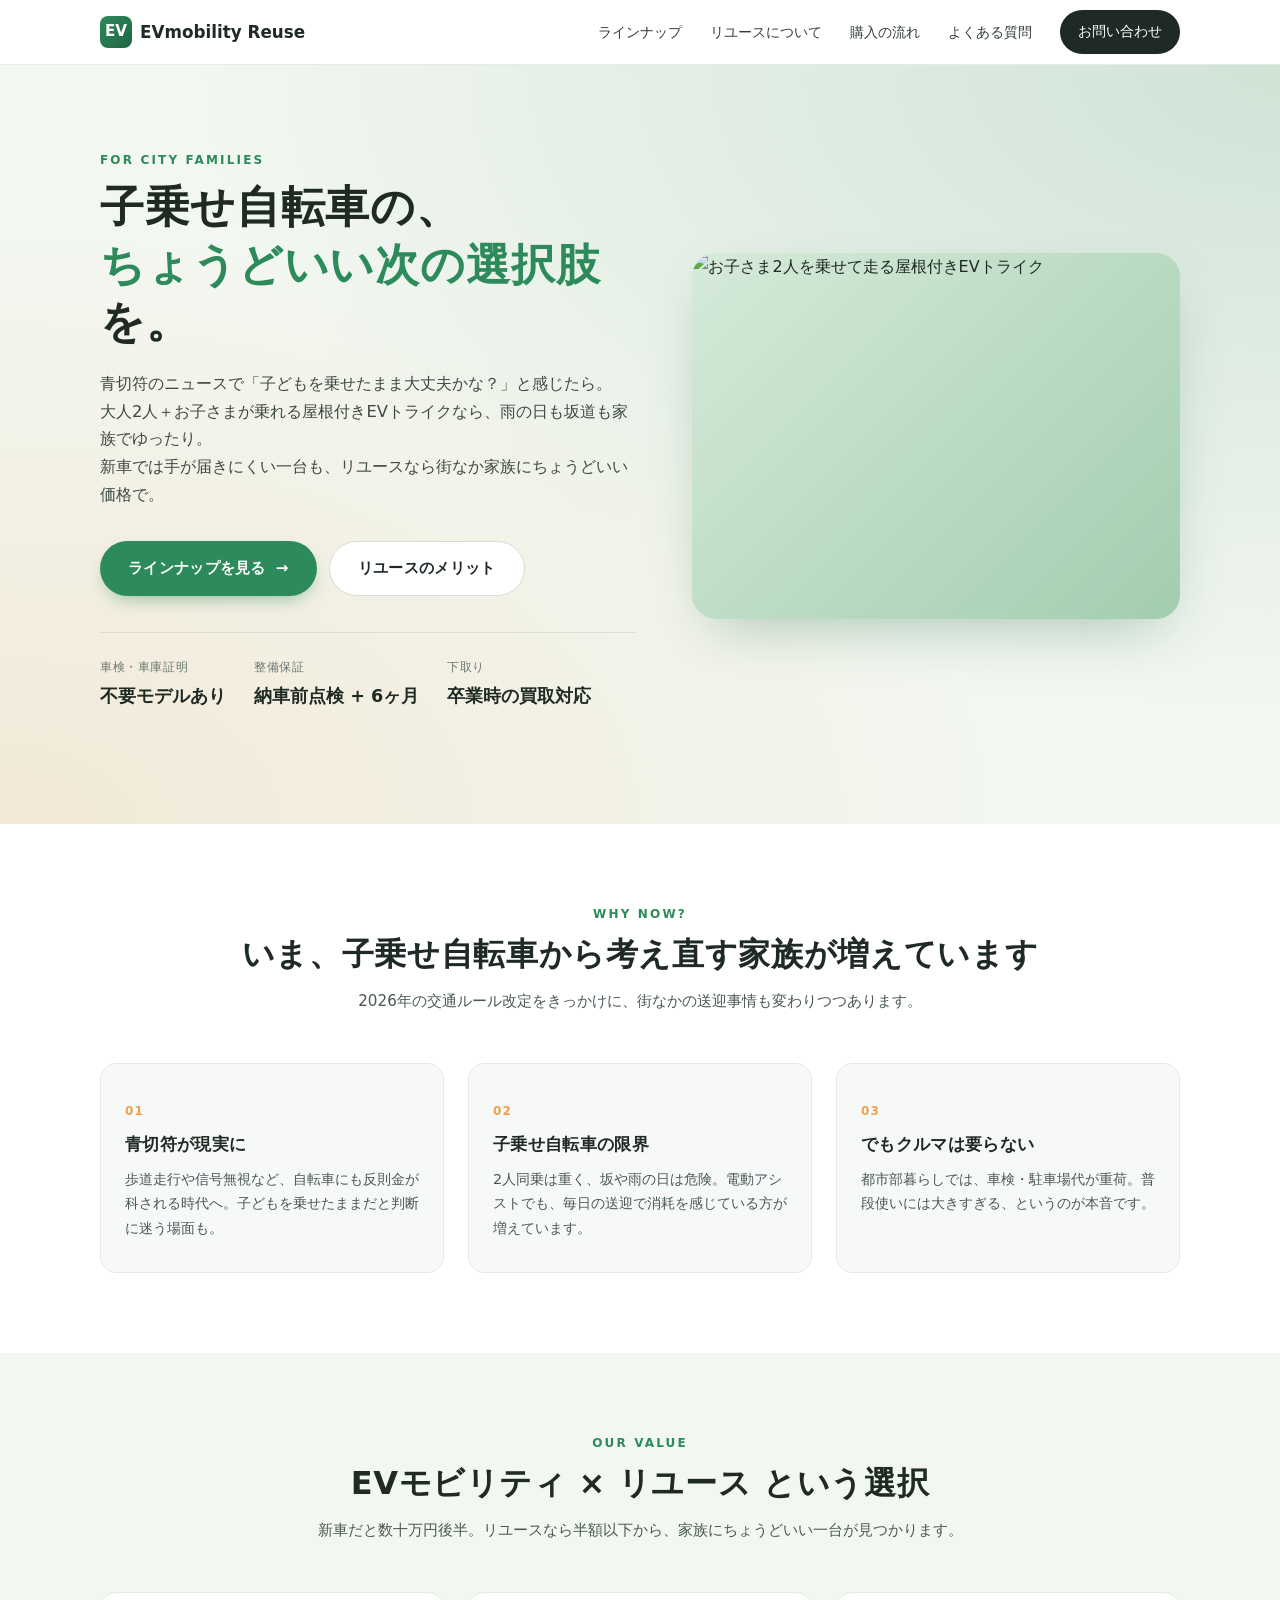
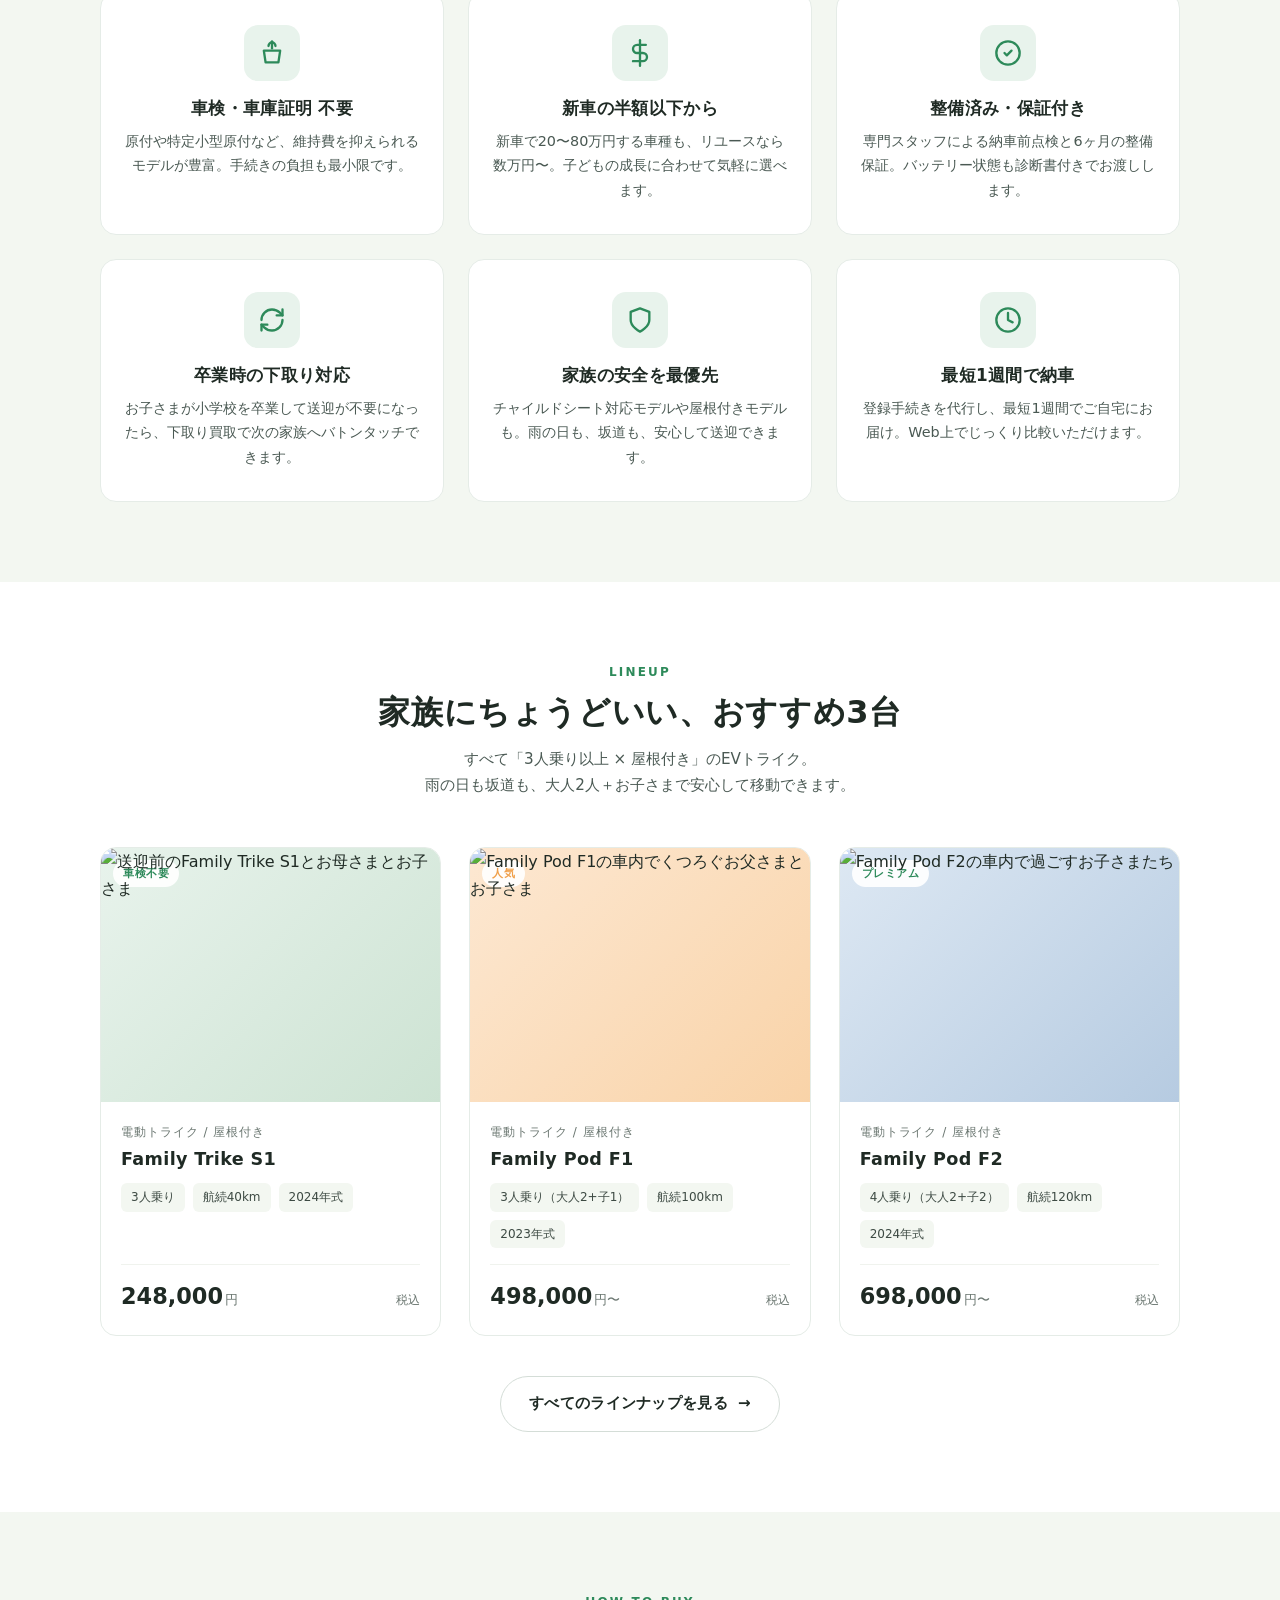
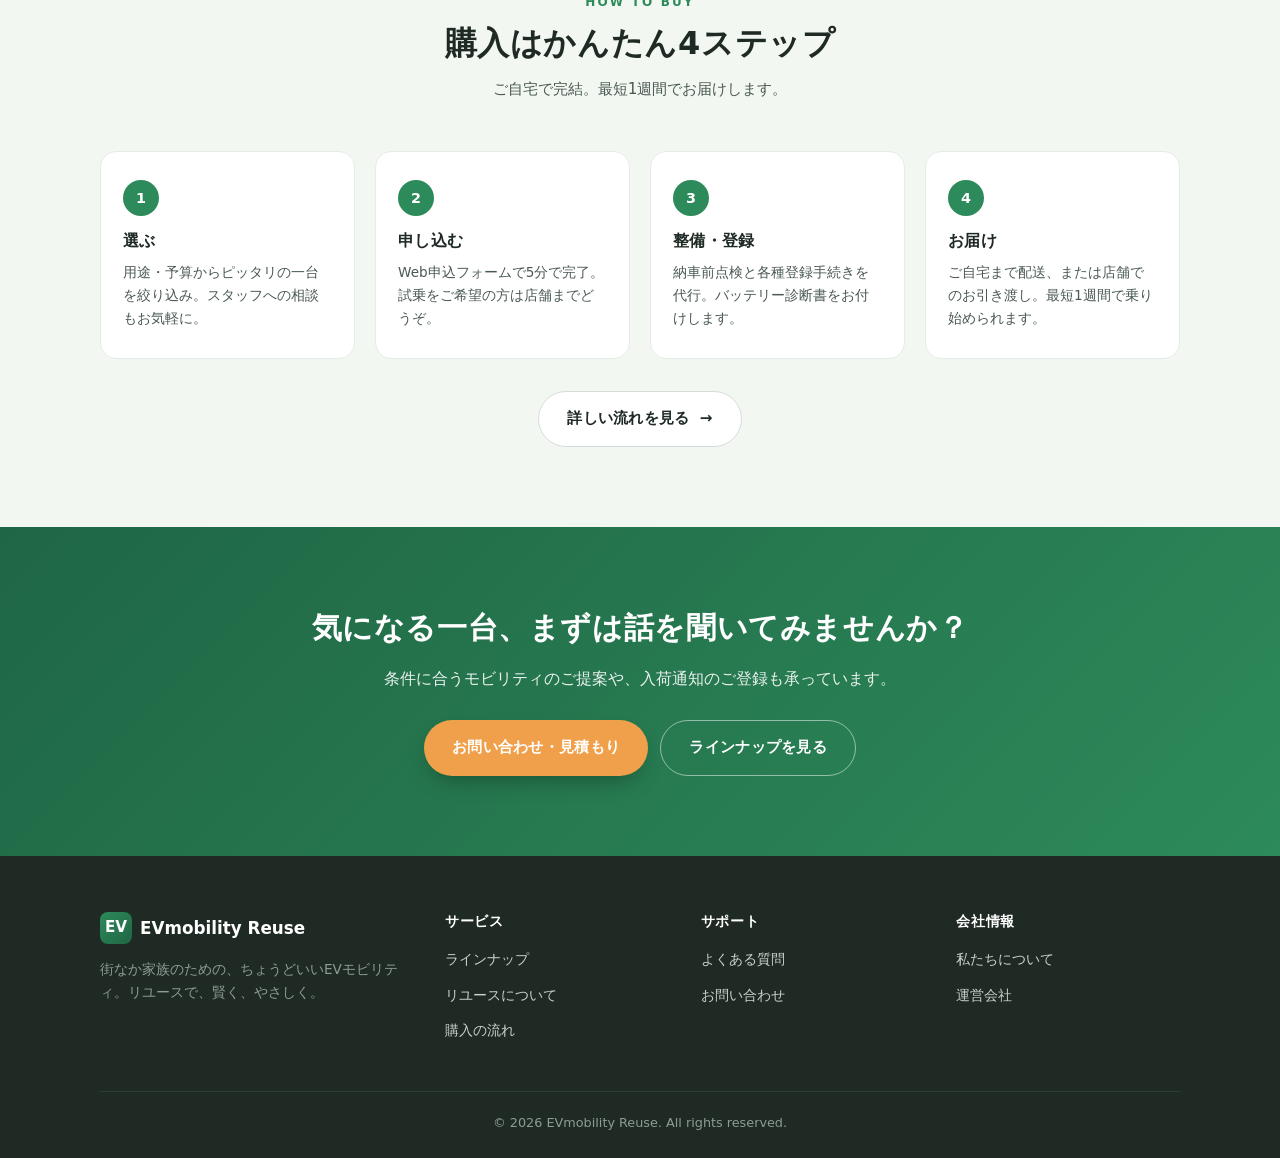
==== commit 5425e2d2: "2回目" ====
--- a/index.html
+++ b/index.html
@@ -64,47 +64,8 @@
           </dl>
         </div>
 
-        <div class="hero-visual" aria-hidden="true">
-          <svg viewBox="0 0 400 300" xmlns="http://www.w3.org/2000/svg">
-            <defs>
-              <linearGradient id="sky" x1="0" y1="0" x2="0" y2="1">
-                <stop offset="0%" stop-color="#cdeadb"/>
-                <stop offset="100%" stop-color="#a3cdaf"/>
-              </linearGradient>
-            </defs>
-            <rect width="400" height="300" fill="url(#sky)"/>
-            <!-- buildings -->
-            <rect x="20" y="120" width="50" height="120" fill="#7eaa8c" opacity="0.6"/>
-            <rect x="80" y="90" width="40" height="150" fill="#6a9b7a" opacity="0.7"/>
-            <rect x="130" y="110" width="50" height="130" fill="#7eaa8c" opacity="0.6"/>
-            <rect x="320" y="100" width="40" height="140" fill="#6a9b7a" opacity="0.7"/>
-            <rect x="365" y="130" width="25" height="110" fill="#7eaa8c" opacity="0.6"/>
-            <!-- ground -->
-            <rect y="240" width="400" height="60" fill="#e8d8b8"/>
-            <!-- mini EV -->
-            <g transform="translate(180,165)">
-              <rect x="0" y="20" width="100" height="35" rx="8" fill="#f0a04b"/>
-              <path d="M10 20 L25 5 L75 5 L90 20 Z" fill="#f0a04b"/>
-              <rect x="28" y="8" width="44" height="14" rx="3" fill="#cde8f5"/>
-              <line x1="50" y1="8" x2="50" y2="22" stroke="#f0a04b" stroke-width="2"/>
-              <circle cx="22" cy="58" r="9" fill="#1f2a24"/>
-              <circle cx="22" cy="58" r="4" fill="#5a6b62"/>
-              <circle cx="78" cy="58" r="9" fill="#1f2a24"/>
-              <circle cx="78" cy="58" r="4" fill="#5a6b62"/>
-              <rect x="86" y="30" width="6" height="4" fill="#fff"/>
-            </g>
-            <!-- people -->
-            <g transform="translate(232,200)">
-              <circle cx="0" cy="0" r="5" fill="#3d4a43"/>
-              <rect x="-4" y="5" width="8" height="14" rx="2" fill="#2d8a5a"/>
-            </g>
-            <g transform="translate(244,205)">
-              <circle cx="0" cy="0" r="4" fill="#3d4a43"/>
-              <rect x="-3" y="4" width="6" height="10" rx="1.5" fill="#f0a04b"/>
-            </g>
-            <!-- sun -->
-            <circle cx="340" cy="60" r="22" fill="#fde0a8" opacity="0.9"/>
-          </svg>
+        <div class="hero-visual">
+          <img src="assets/images/hero-trike.jpg" alt="お子さま2人を乗せて走る屋根付きEVトライク">
         </div>
       </div>
     </section>
@@ -200,24 +161,7 @@
           <article class="vehicle-card">
             <div class="vehicle-thumb">
               <span class="vehicle-tag">車検不要</span>
-              <svg viewBox="0 0 200 150" xmlns="http://www.w3.org/2000/svg" aria-hidden="true">
-                <ellipse cx="100" cy="138" rx="78" ry="4" fill="#1a221d" opacity="0.12"/>
-                <circle cx="155" cy="124" r="11" fill="#1f2a24" opacity="0.55"/>
-                <circle cx="50" cy="120" r="13" fill="#1f2a24"/>
-                <circle cx="50" cy="120" r="5" fill="#5a6b62"/>
-                <circle cx="150" cy="120" r="13" fill="#1f2a24"/>
-                <circle cx="150" cy="120" r="5" fill="#5a6b62"/>
-                <path d="M40 110 L40 88 Q40 74 56 74 L144 74 Q160 74 160 88 L160 110 Z" fill="#2d8a5a"/>
-                <path d="M58 74 Q100 40 142 74" fill="#cde8f5" stroke="#1f6645" stroke-width="2"/>
-                <line x1="58" y1="74" x2="58" y2="52" stroke="#1f6645" stroke-width="2.5" stroke-linecap="round"/>
-                <line x1="142" y1="74" x2="142" y2="52" stroke="#1f6645" stroke-width="2.5" stroke-linecap="round"/>
-                <path d="M58 52 Q100 36 142 52" stroke="#1f6645" stroke-width="2" fill="none"/>
-                <line x1="100" y1="46" x2="100" y2="74" stroke="#1f6645" stroke-width="1.4"/>
-                <line x1="100" y1="78" x2="100" y2="106" stroke="#1f6645" stroke-width="1"/>
-                <circle cx="78" cy="62" r="3.5" fill="#1f6645"/>
-                <circle cx="122" cy="62" r="3.5" fill="#1f6645"/>
-                <circle cx="158" cy="92" r="2.5" fill="#fff"/>
-              </svg>
+              <img src="assets/images/vehicle-s1.jpg" alt="送迎前のFamily Trike S1とお母さまとお子さま">
             </div>
             <div class="vehicle-body">
               <p class="vehicle-category">電動トライク / 屋根付き</p>
@@ -237,25 +181,7 @@
           <article class="vehicle-card">
             <div class="vehicle-thumb thumb-orange">
               <span class="vehicle-tag tag-new">人気</span>
-              <svg viewBox="0 0 200 150" xmlns="http://www.w3.org/2000/svg" aria-hidden="true">
-                <ellipse cx="100" cy="138" rx="80" ry="4" fill="#1a221d" opacity="0.12"/>
-                <circle cx="158" cy="124" r="12" fill="#1f2a24" opacity="0.55"/>
-                <circle cx="48" cy="118" r="15" fill="#1f2a24"/>
-                <circle cx="48" cy="118" r="6" fill="#5a6b62"/>
-                <circle cx="152" cy="118" r="15" fill="#1f2a24"/>
-                <circle cx="152" cy="118" r="6" fill="#5a6b62"/>
-                <path d="M34 108 L34 82 Q34 68 50 68 L150 68 Q166 68 166 82 L166 108 Z" fill="#f0a04b"/>
-                <path d="M52 68 Q100 30 148 68" fill="#cde8f5" stroke="#d88735" stroke-width="2.5"/>
-                <line x1="52" y1="68" x2="52" y2="44" stroke="#d88735" stroke-width="2.5" stroke-linecap="round"/>
-                <line x1="148" y1="68" x2="148" y2="44" stroke="#d88735" stroke-width="2.5" stroke-linecap="round"/>
-                <path d="M52 44 Q100 28 148 44" stroke="#d88735" stroke-width="2.5" fill="none"/>
-                <line x1="100" y1="36" x2="100" y2="68" stroke="#d88735" stroke-width="1.4"/>
-                <line x1="100" y1="72" x2="100" y2="105" stroke="#d88735" stroke-width="1"/>
-                <circle cx="74" cy="56" r="4" fill="#d88735"/>
-                <circle cx="126" cy="56" r="4" fill="#d88735"/>
-                <circle cx="100" cy="92" r="3" fill="#d88735"/>
-                <circle cx="164" cy="86" r="2.5" fill="#fff"/>
-              </svg>
+              <img src="assets/images/vehicle-f1.jpg" alt="Family Pod F1の車内でくつろぐお父さまとお子さま">
             </div>
             <div class="vehicle-body">
               <p class="vehicle-category">電動トライク / 屋根付き</p>
@@ -275,27 +201,7 @@
           <article class="vehicle-card">
             <div class="vehicle-thumb thumb-blue">
               <span class="vehicle-tag">プレミアム</span>
-              <svg viewBox="0 0 200 150" xmlns="http://www.w3.org/2000/svg" aria-hidden="true">
-                <ellipse cx="100" cy="138" rx="84" ry="4" fill="#1a221d" opacity="0.12"/>
-                <circle cx="160" cy="124" r="13" fill="#1f2a24" opacity="0.55"/>
-                <circle cx="44" cy="118" r="16" fill="#1f2a24"/>
-                <circle cx="44" cy="118" r="6" fill="#5a6b62"/>
-                <circle cx="156" cy="118" r="16" fill="#1f2a24"/>
-                <circle cx="156" cy="118" r="6" fill="#5a6b62"/>
-                <path d="M28 108 L28 78 Q28 64 46 64 L154 64 Q172 64 172 78 L172 108 Z" fill="#3a7fb8"/>
-                <path d="M48 64 Q100 24 152 64" fill="#cde8f5" stroke="#1f4f7a" stroke-width="2.5"/>
-                <line x1="48" y1="64" x2="48" y2="38" stroke="#1f4f7a" stroke-width="2.5" stroke-linecap="round"/>
-                <line x1="100" y1="32" x2="100" y2="64" stroke="#1f4f7a" stroke-width="1.5"/>
-                <line x1="152" y1="64" x2="152" y2="38" stroke="#1f4f7a" stroke-width="2.5" stroke-linecap="round"/>
-                <path d="M48 38 Q100 22 152 38" stroke="#1f4f7a" stroke-width="2.5" fill="none"/>
-                <line x1="74" y1="68" x2="74" y2="105" stroke="#1f4f7a" stroke-width="1"/>
-                <line x1="126" y1="68" x2="126" y2="105" stroke="#1f4f7a" stroke-width="1"/>
-                <circle cx="68" cy="52" r="4" fill="#1f4f7a"/>
-                <circle cx="100" cy="50" r="4" fill="#1f4f7a"/>
-                <circle cx="132" cy="52" r="4" fill="#1f4f7a"/>
-                <circle cx="100" cy="88" r="3" fill="#1f4f7a"/>
-                <circle cx="170" cy="84" r="2.5" fill="#fff"/>
-              </svg>
+              <img src="assets/images/vehicle-f2.jpg" alt="Family Pod F2の車内で過ごすお子さまたち">
             </div>
             <div class="vehicle-body">
               <p class="vehicle-category">電動トライク / 屋根付き</p>
--- a/assets/css/style.css
+++ b/assets/css/style.css
@@ -293,9 +293,11 @@
   box-shadow: 0 24px 60px -20px rgba(31, 102, 69, 0.35);
 }
 
-.hero-visual svg {
+.hero-visual svg,
+.hero-visual img {
   width: 100%;
   height: 100%;
+  object-fit: cover;
 }
 
 /* Buttons
@@ -503,6 +505,14 @@
 .vehicle-thumb svg {
   width: 60%;
   height: 60%;
+}
+
+.vehicle-thumb img {
+  width: 100%;
+  height: 100%;
+  object-fit: cover;
+  position: absolute;
+  inset: 0;
 }
 
 .vehicle-tag {
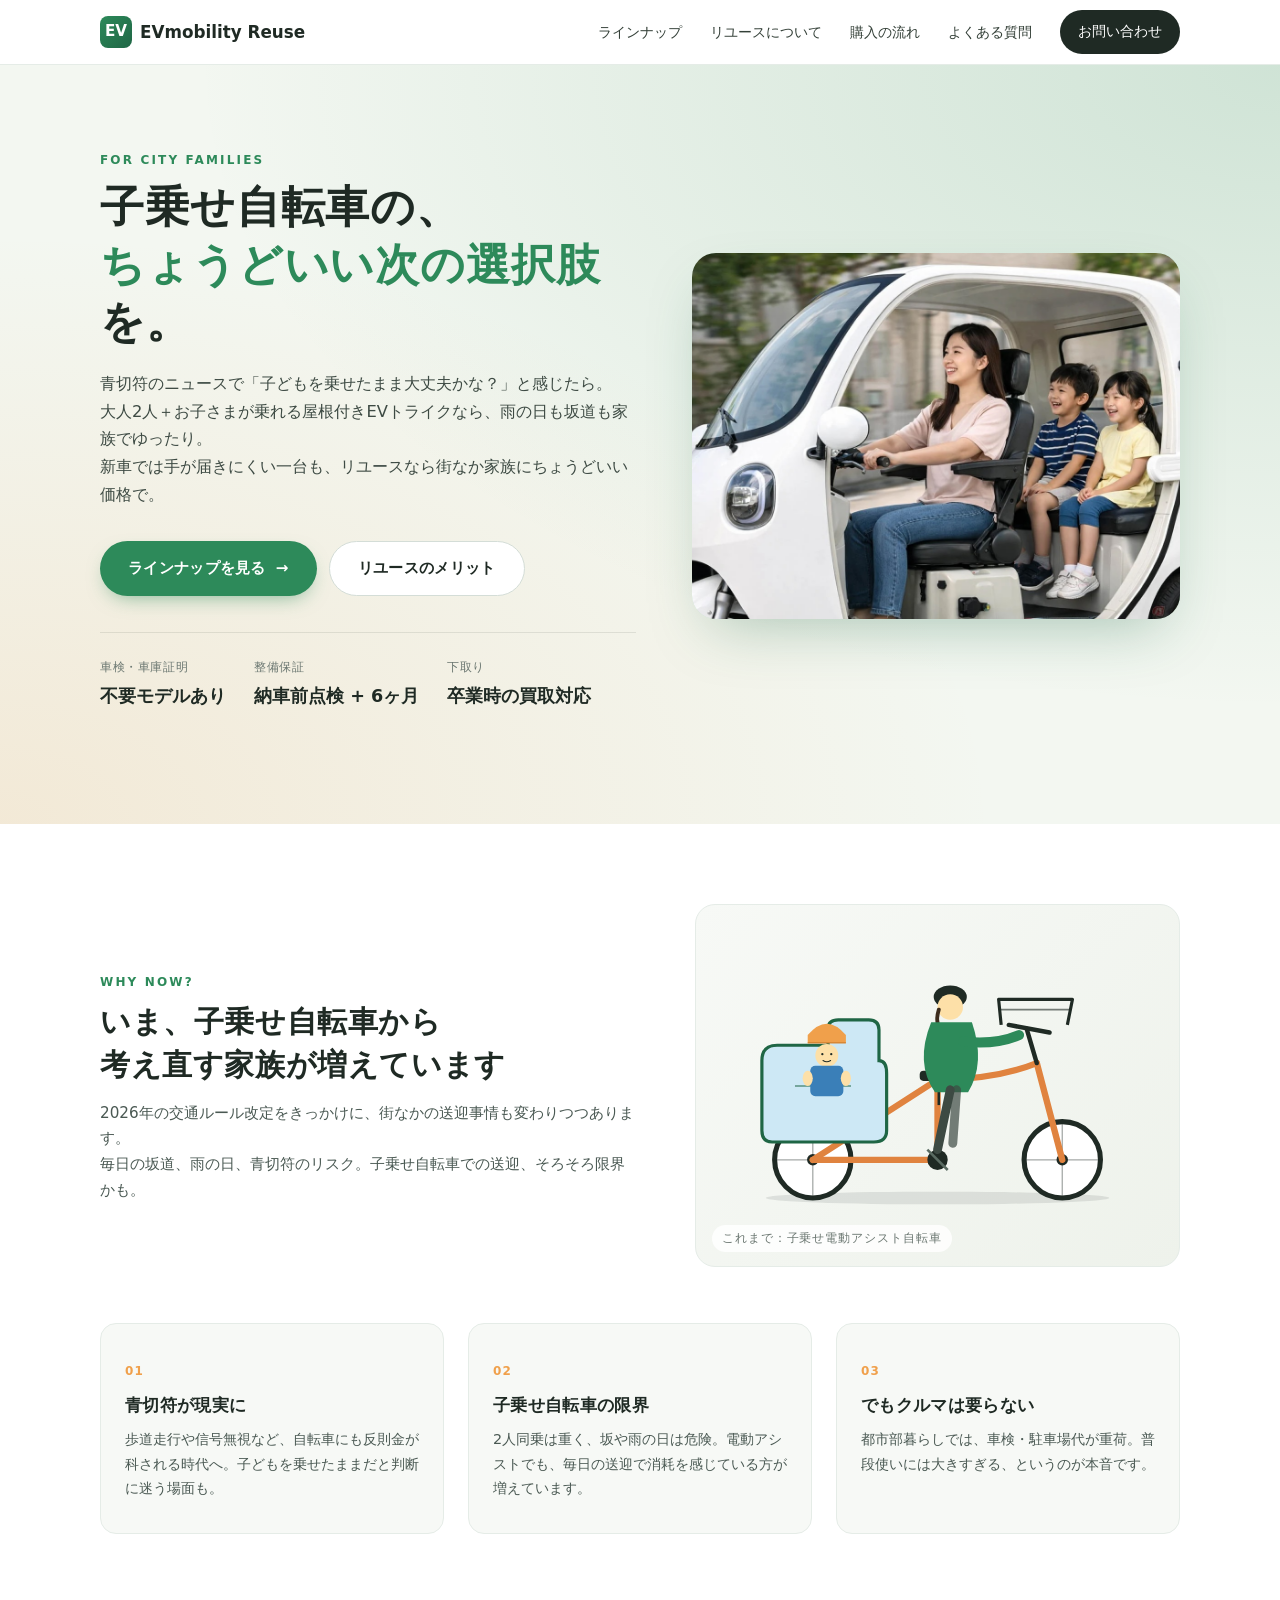
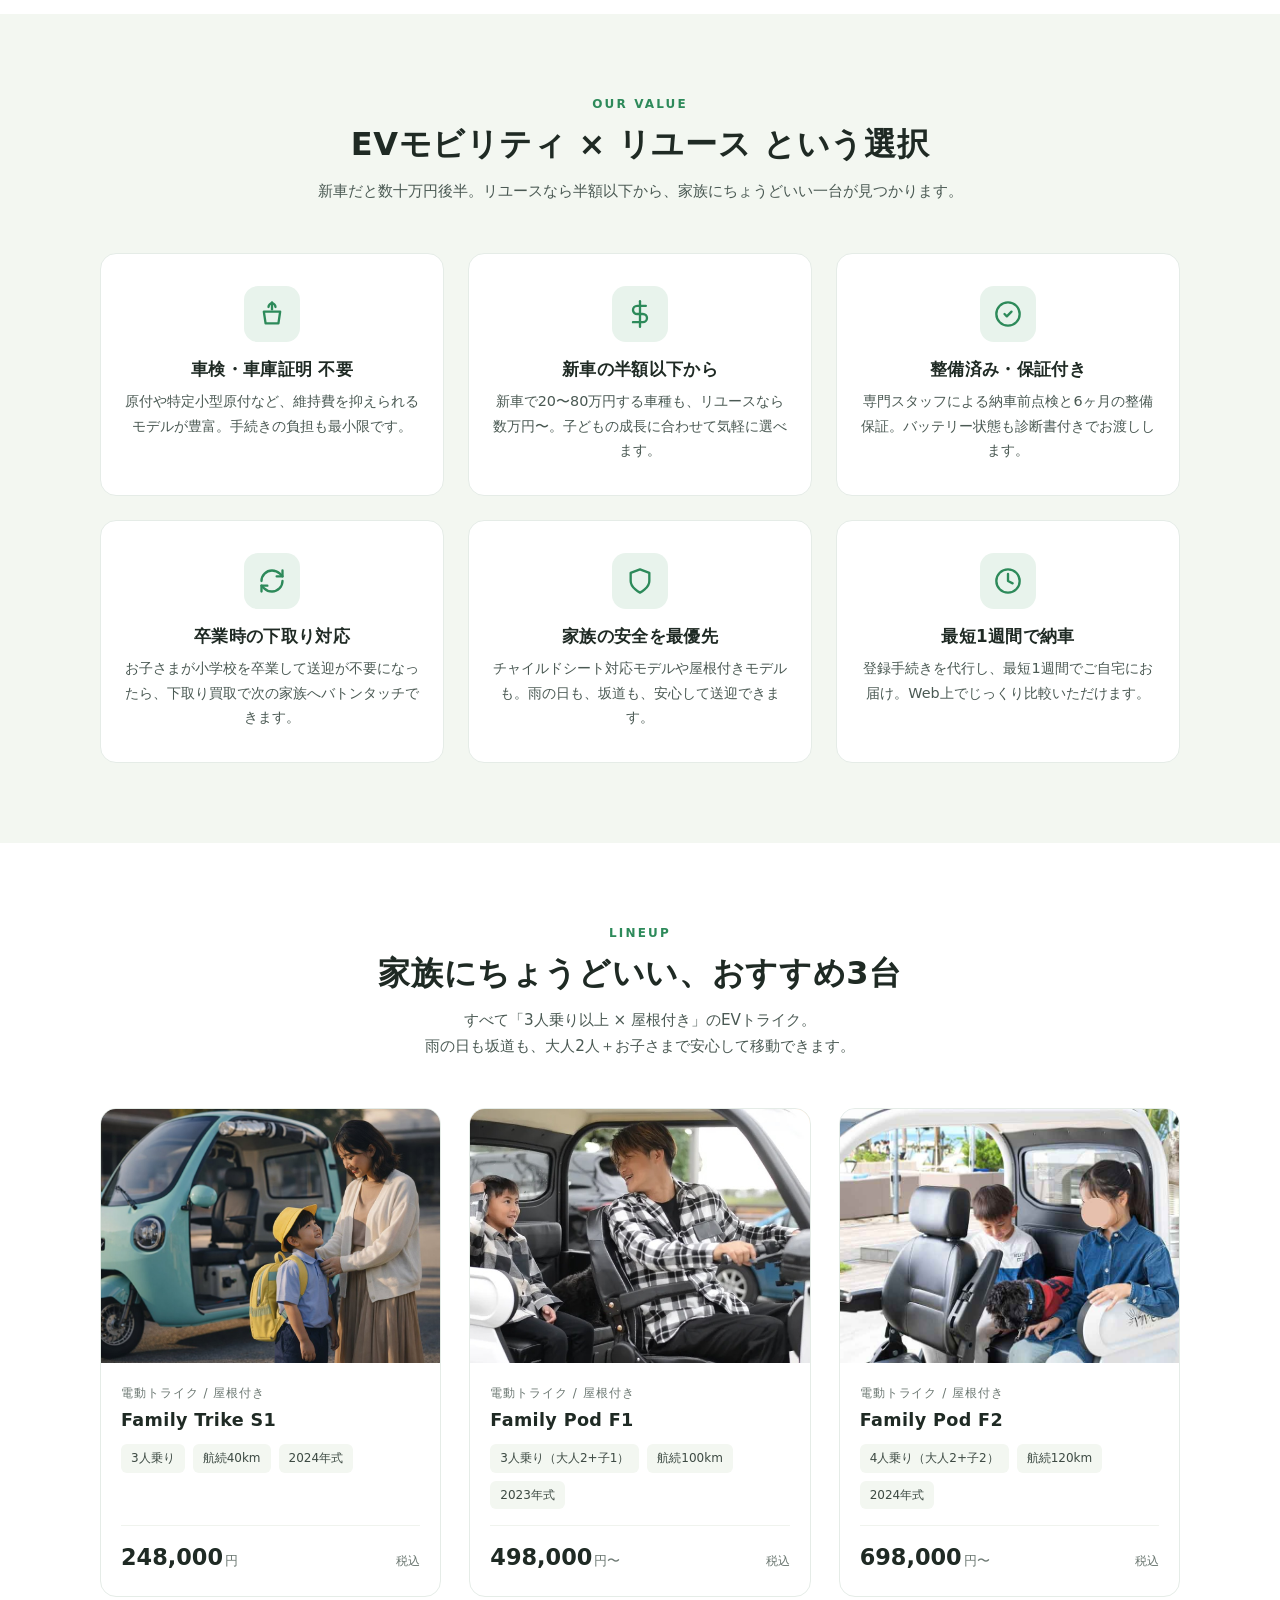
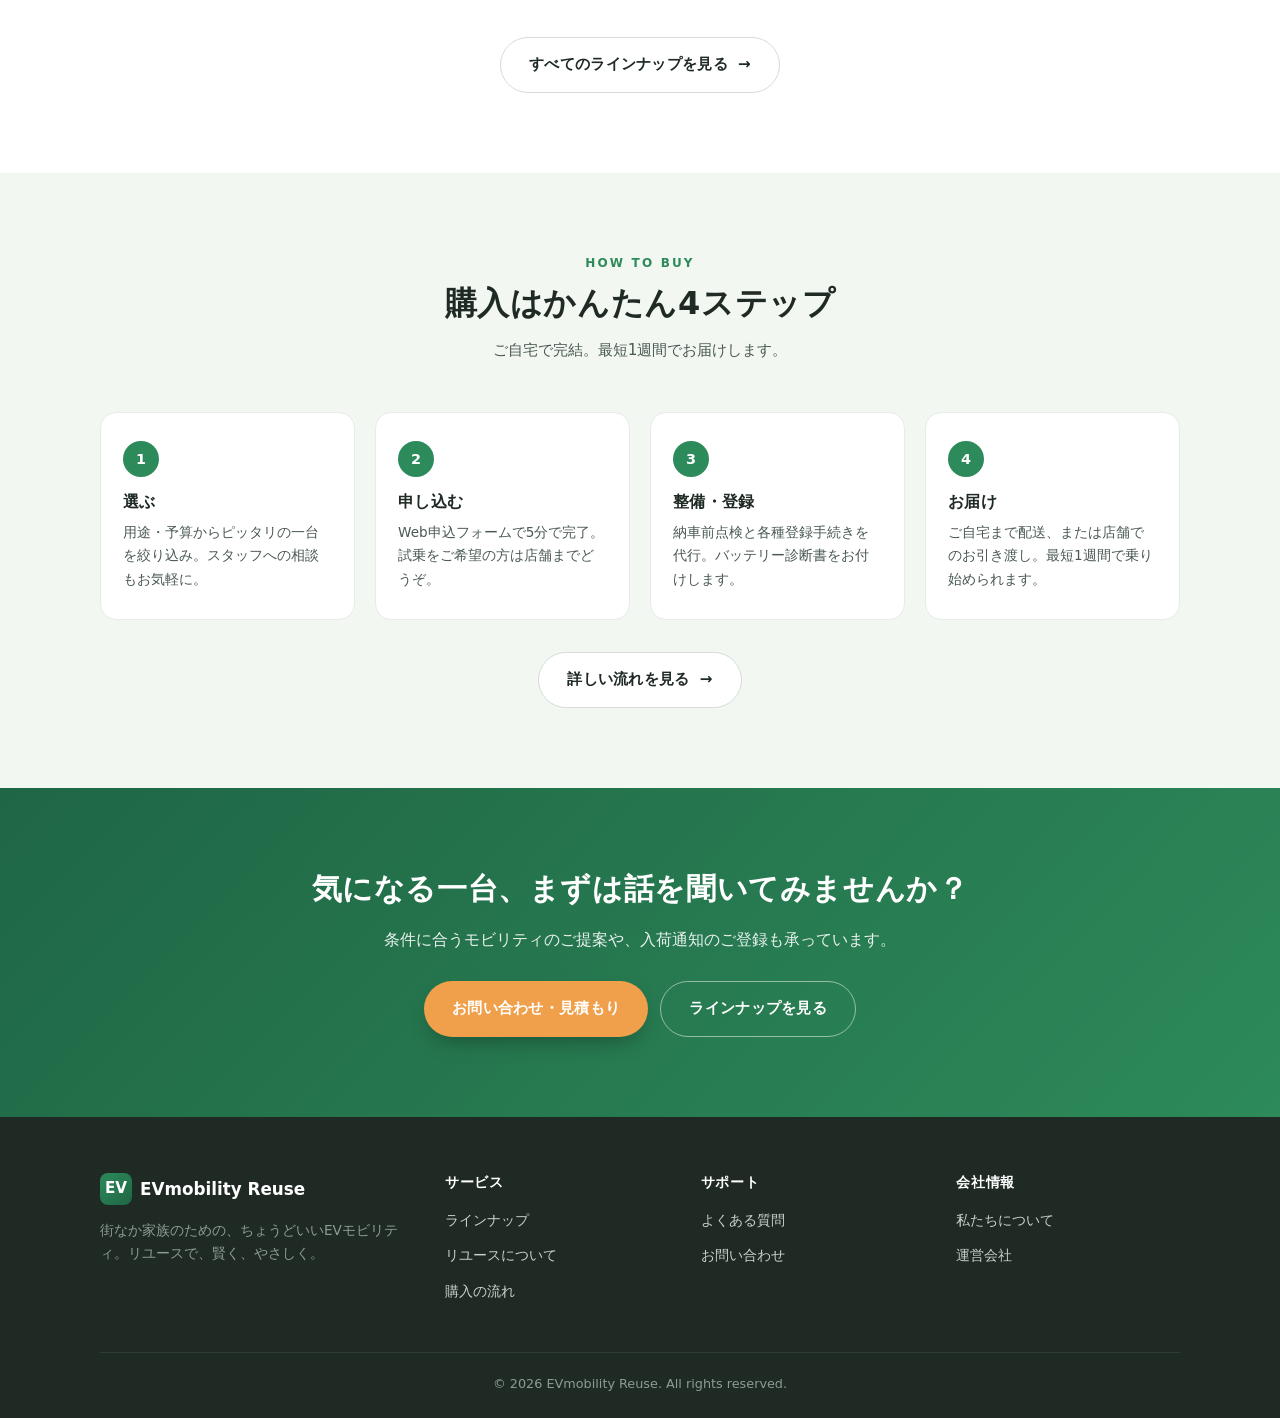
==== commit a381c49a: "5回目" ====
--- a/index.html
+++ b/index.html
@@ -73,9 +73,80 @@
     <!-- Problem -->
     <section class="section problem">
       <div class="container">
-        <span class="eyebrow text-center" style="display:block;">Why now?</span>
-        <h2 class="section-title">いま、子乗せ自転車から考え直す家族が増えています</h2>
-        <p class="section-lead">2026年の交通ルール改定をきっかけに、街なかの送迎事情も変わりつつあります。</p>
+        <div class="problem-intro">
+          <div class="problem-intro-text">
+            <span class="eyebrow">Why now?</span>
+            <h2>いま、子乗せ自転車から<br>考え直す家族が増えています</h2>
+            <p>2026年の交通ルール改定をきっかけに、街なかの送迎事情も変わりつつあります。<br>毎日の坂道、雨の日、青切符のリスク。子乗せ自転車での送迎、そろそろ限界かも。</p>
+          </div>
+          <div class="problem-intro-visual" aria-label="子乗せ電動アシスト自転車に乗る親子のイラスト">
+            <svg viewBox="0 0 320 220" xmlns="http://www.w3.org/2000/svg" role="img">
+              <title>子乗せ電動アシスト自転車に乗る親子</title>
+              <ellipse cx="160" cy="198" rx="135" ry="5" fill="#1a221d" opacity="0.1"/>
+              <!-- back wheel -->
+              <circle cx="62" cy="168" r="30" fill="#fff" stroke="#1f2a24" stroke-width="4"/>
+              <circle cx="62" cy="168" r="4.5" fill="#1f2a24"/>
+              <line x1="32" y1="168" x2="92" y2="168" stroke="#1f2a24" stroke-width="1" opacity="0.4"/>
+              <line x1="62" y1="138" x2="62" y2="198" stroke="#1f2a24" stroke-width="1" opacity="0.4"/>
+              <!-- front wheel -->
+              <circle cx="258" cy="168" r="30" fill="#fff" stroke="#1f2a24" stroke-width="4"/>
+              <circle cx="258" cy="168" r="4.5" fill="#1f2a24"/>
+              <line x1="228" y1="168" x2="288" y2="168" stroke="#1f2a24" stroke-width="1" opacity="0.4"/>
+              <line x1="258" y1="138" x2="258" y2="198" stroke="#1f2a24" stroke-width="1" opacity="0.4"/>
+              <!-- Frame: mama-chari step-through -->
+              <g fill="none" stroke="#e0833f" stroke-width="5" stroke-linecap="round">
+                <line x1="62" y1="168" x2="160" y2="168"/>
+                <line x1="160" y1="168" x2="160" y2="105"/>
+                <path d="M160 105 Q205 105 238 92"/>
+                <line x1="238" y1="92" x2="258" y2="168"/>
+                <line x1="62" y1="168" x2="160" y2="105"/>
+              </g>
+              <!-- saddle -->
+              <rect x="146" y="98" width="30" height="8" rx="3" fill="#1f2a24"/>
+              <line x1="161" y1="106" x2="161" y2="125" stroke="#1f2a24" stroke-width="2"/>
+              <!-- handlebar stem -->
+              <line x1="238" y1="92" x2="230" y2="65" stroke="#1f2a24" stroke-width="3.5" stroke-linecap="round"/>
+              <line x1="216" y1="62" x2="248" y2="68" stroke="#1f2a24" stroke-width="3.5" stroke-linecap="round"/>
+              <!-- front basket -->
+              <path d="M210 62 L208 42 L266 42 L262 62" fill="none" stroke="#1f2a24" stroke-width="2.5" stroke-linejoin="round"/>
+              <line x1="209" y1="50" x2="264" y2="50" stroke="#1f2a24" stroke-width="1.2" opacity="0.6"/>
+              <!-- pedal -->
+              <circle cx="160" cy="168" r="8" fill="#1f2a24"/>
+              <line x1="152" y1="160" x2="168" y2="176" stroke="#5a6b62" stroke-width="2"/>
+              <!-- rear child seat -->
+              <path d="M22 90 Q22 78 34 78 L74 78 L74 65 Q74 58 82 58 L106 58 Q114 58 114 66 L114 90 Q120 90 120 100 L120 145 Q120 154 110 154 L30 154 Q22 154 22 145 Z" fill="#cde8f5" stroke="#1f6645" stroke-width="2.5"/>
+              <!-- safety belt -->
+              <path d="M48 110 L92 110" stroke="#1f6645" stroke-width="1.5" opacity="0.5"/>
+              <!-- child helmet -->
+              <path d="M58 70 Q73 52 88 70 L88 76 L58 76 Z" fill="#f0a04b"/>
+              <line x1="58" y1="76" x2="88" y2="76" stroke="#d88735" stroke-width="1.2"/>
+              <!-- child face -->
+              <circle cx="73" cy="86" r="9" fill="#fde0a8"/>
+              <circle cx="69.5" cy="85" r="0.9" fill="#1f2a24"/>
+              <circle cx="76.5" cy="85" r="0.9" fill="#1f2a24"/>
+              <path d="M70 90 Q73 92 76 90" stroke="#1f2a24" stroke-width="0.8" fill="none" stroke-linecap="round"/>
+              <!-- child body in seat -->
+              <rect x="60" y="94" width="26" height="24" rx="4" fill="#3a7fb8"/>
+              <ellipse cx="58" cy="104" rx="4" ry="6" fill="#fde0a8"/>
+              <ellipse cx="88" cy="104" rx="4" ry="6" fill="#fde0a8"/>
+              <!-- adult rider -->
+              <!-- helmet -->
+              <ellipse cx="170" cy="40" rx="13" ry="9" fill="#1f2a24"/>
+              <!-- face -->
+              <circle cx="170" cy="48" r="10" fill="#fde0a8"/>
+              <!-- hair tail -->
+              <path d="M161 50 Q158 60 162 64" stroke="#3d2c1d" stroke-width="3" fill="none" stroke-linecap="round"/>
+              <!-- body -->
+              <path d="M155 60 Q142 92 158 115 L184 115 Q198 92 187 60 Z" fill="#2d8a5a"/>
+              <!-- arm to handlebar -->
+              <path d="M180 75 Q205 78 224 70" fill="none" stroke="#2d8a5a" stroke-width="8" stroke-linecap="round"/>
+              <!-- leg pedaling -->
+              <line x1="170" y1="113" x2="160" y2="160" stroke="#3d4a43" stroke-width="7" stroke-linecap="round"/>
+              <line x1="175" y1="113" x2="172" y2="155" stroke="#3d4a43" stroke-width="7" stroke-linecap="round" opacity="0.7"/>
+            </svg>
+            <span class="visual-caption">これまで：子乗せ電動アシスト自転車</span>
+          </div>
+        </div>
         <div class="problem-grid">
           <div class="problem-card">
             <span class="num">01</span>
--- a/assets/css/style.css
+++ b/assets/css/style.css
@@ -370,6 +370,61 @@
    ============================================ */
 .problem {
   background: #fff;
+}
+
+.problem-intro {
+  display: grid;
+  grid-template-columns: 1fr 0.9fr;
+  gap: 56px;
+  align-items: center;
+  margin-bottom: 56px;
+}
+
+.problem-intro .eyebrow {
+  margin-bottom: 8px;
+}
+
+.problem-intro h2 {
+  font-size: clamp(1.4rem, 2.6vw, 1.85rem);
+  line-height: 1.45;
+  color: #1f2a24;
+  margin-bottom: 14px;
+}
+
+.problem-intro p {
+  color: #4a5953;
+  font-size: 0.95rem;
+  margin: 0;
+}
+
+.problem-intro-visual {
+  position: relative;
+  aspect-ratio: 4 / 3;
+  background: linear-gradient(135deg, #f7f9f6 0%, #eef2eb 100%);
+  border: 1px solid #e5ece7;
+  border-radius: 20px;
+  padding: 24px;
+  display: flex;
+  align-items: center;
+  justify-content: center;
+}
+
+.problem-intro-visual svg {
+  width: 100%;
+  height: 100%;
+  max-height: 280px;
+}
+
+.problem-intro-visual .visual-caption {
+  position: absolute;
+  left: 16px;
+  bottom: 14px;
+  font-size: 0.72rem;
+  letter-spacing: 0.08em;
+  color: #6b7771;
+  background: rgba(255, 255, 255, 0.85);
+  padding: 4px 10px;
+  border-radius: 999px;
 }
 
 .problem-grid {
@@ -1023,6 +1078,12 @@
   .benefits-grid,
   .vehicle-grid {
     grid-template-columns: repeat(2, 1fr);
+  }
+
+  .problem-intro {
+    grid-template-columns: 1fr;
+    gap: 28px;
+    margin-bottom: 40px;
   }
 
   .flow-list {
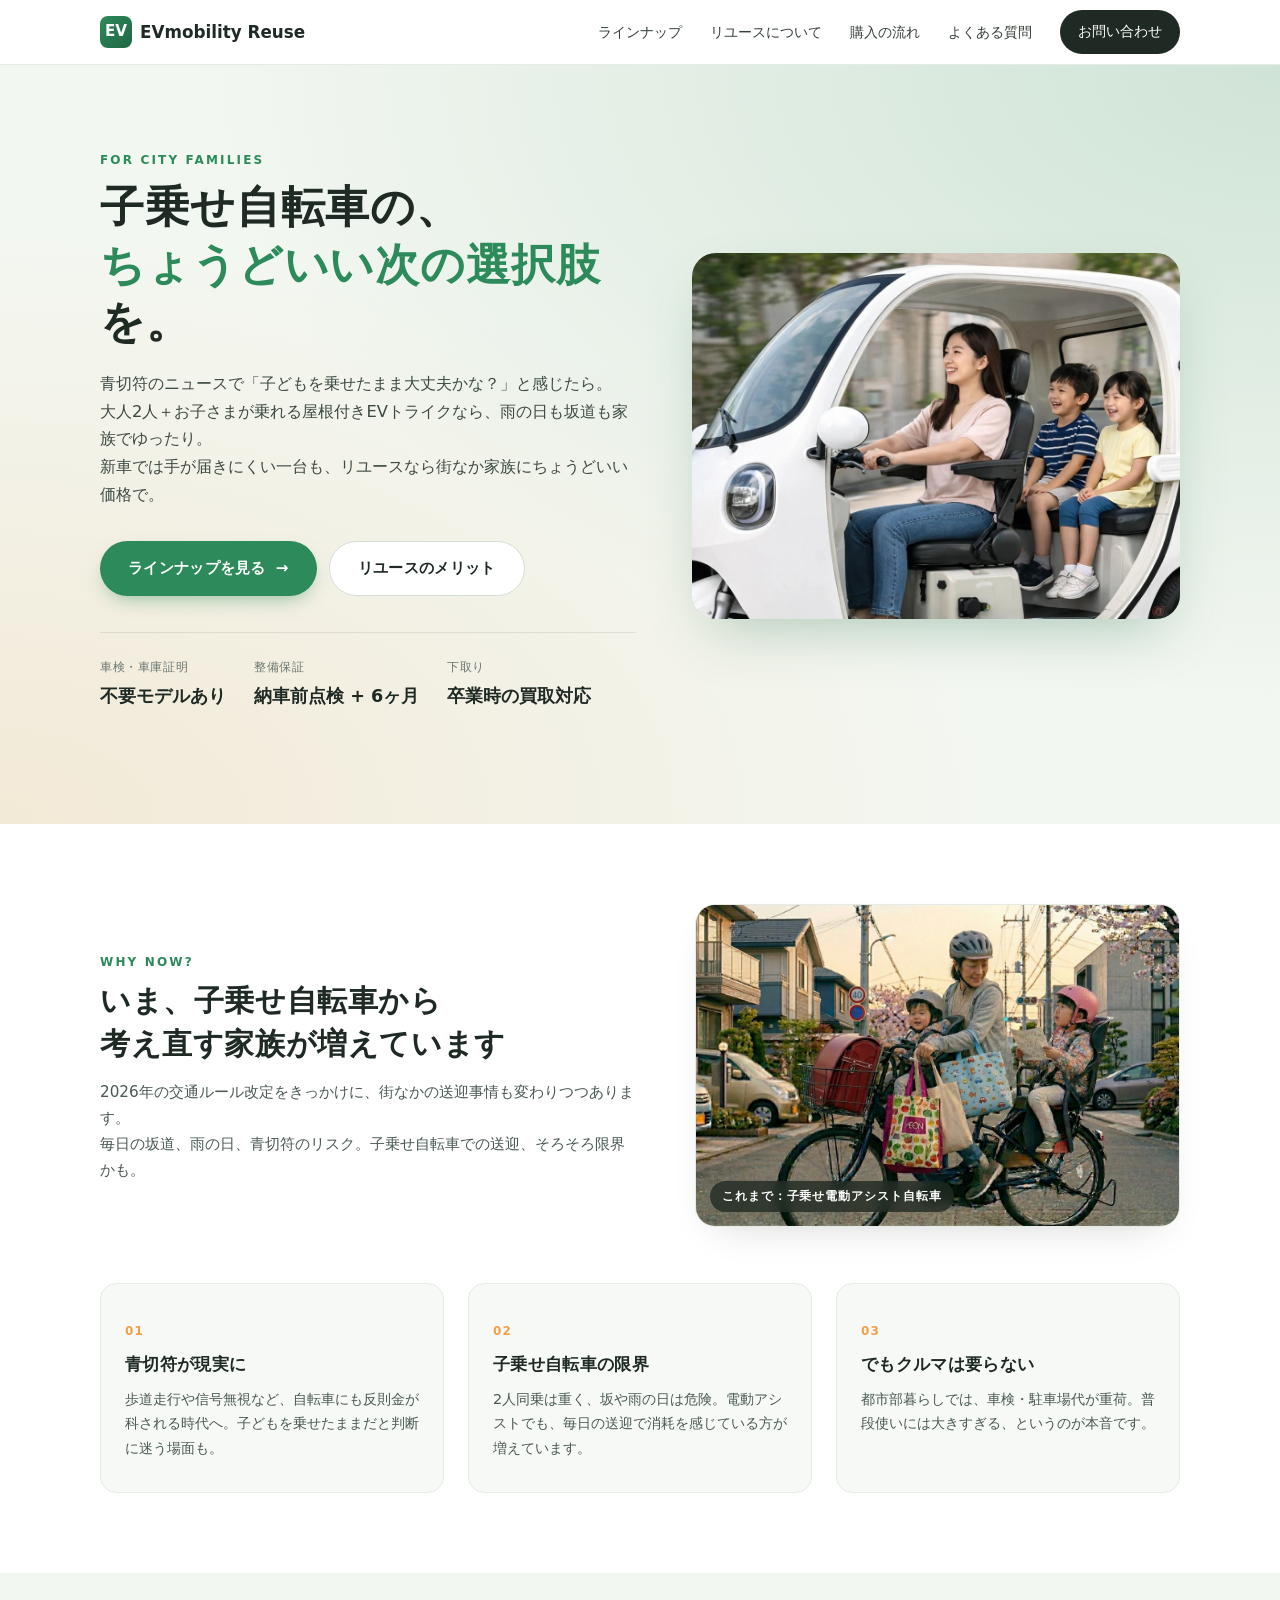
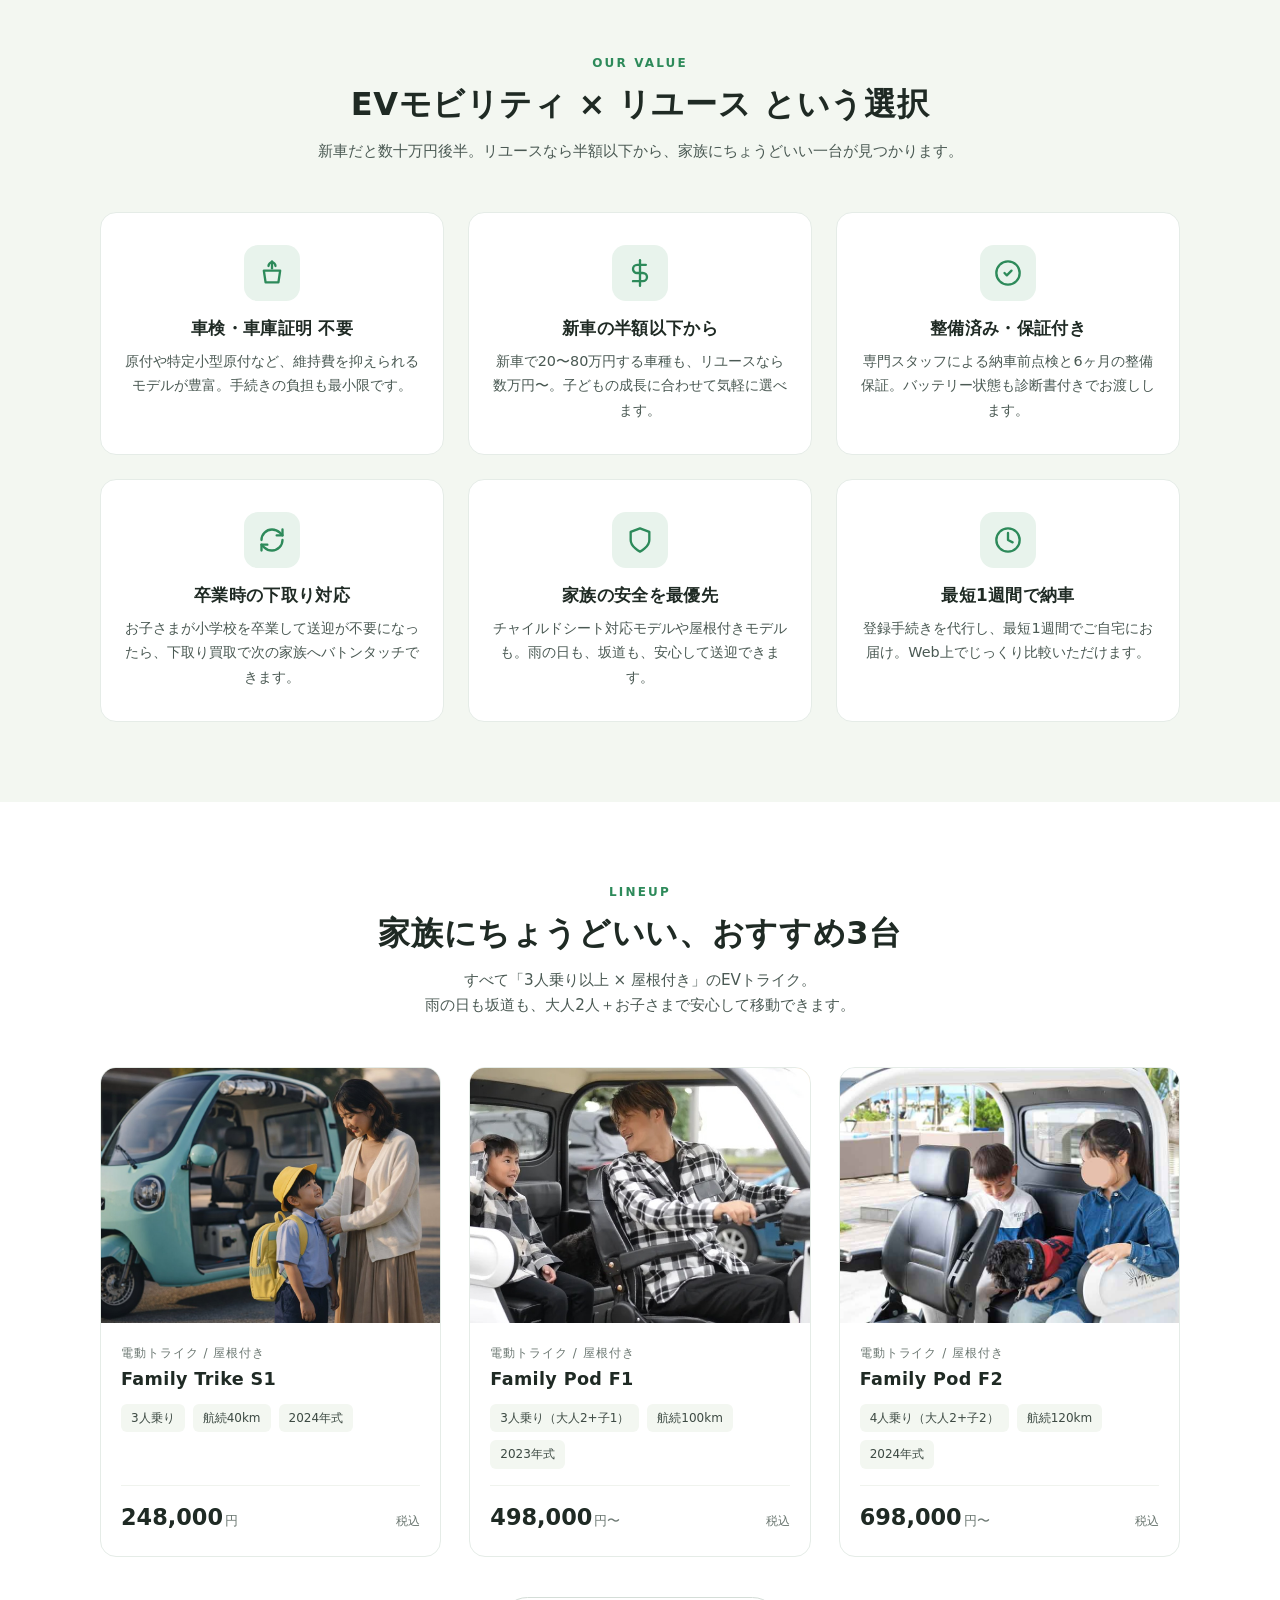
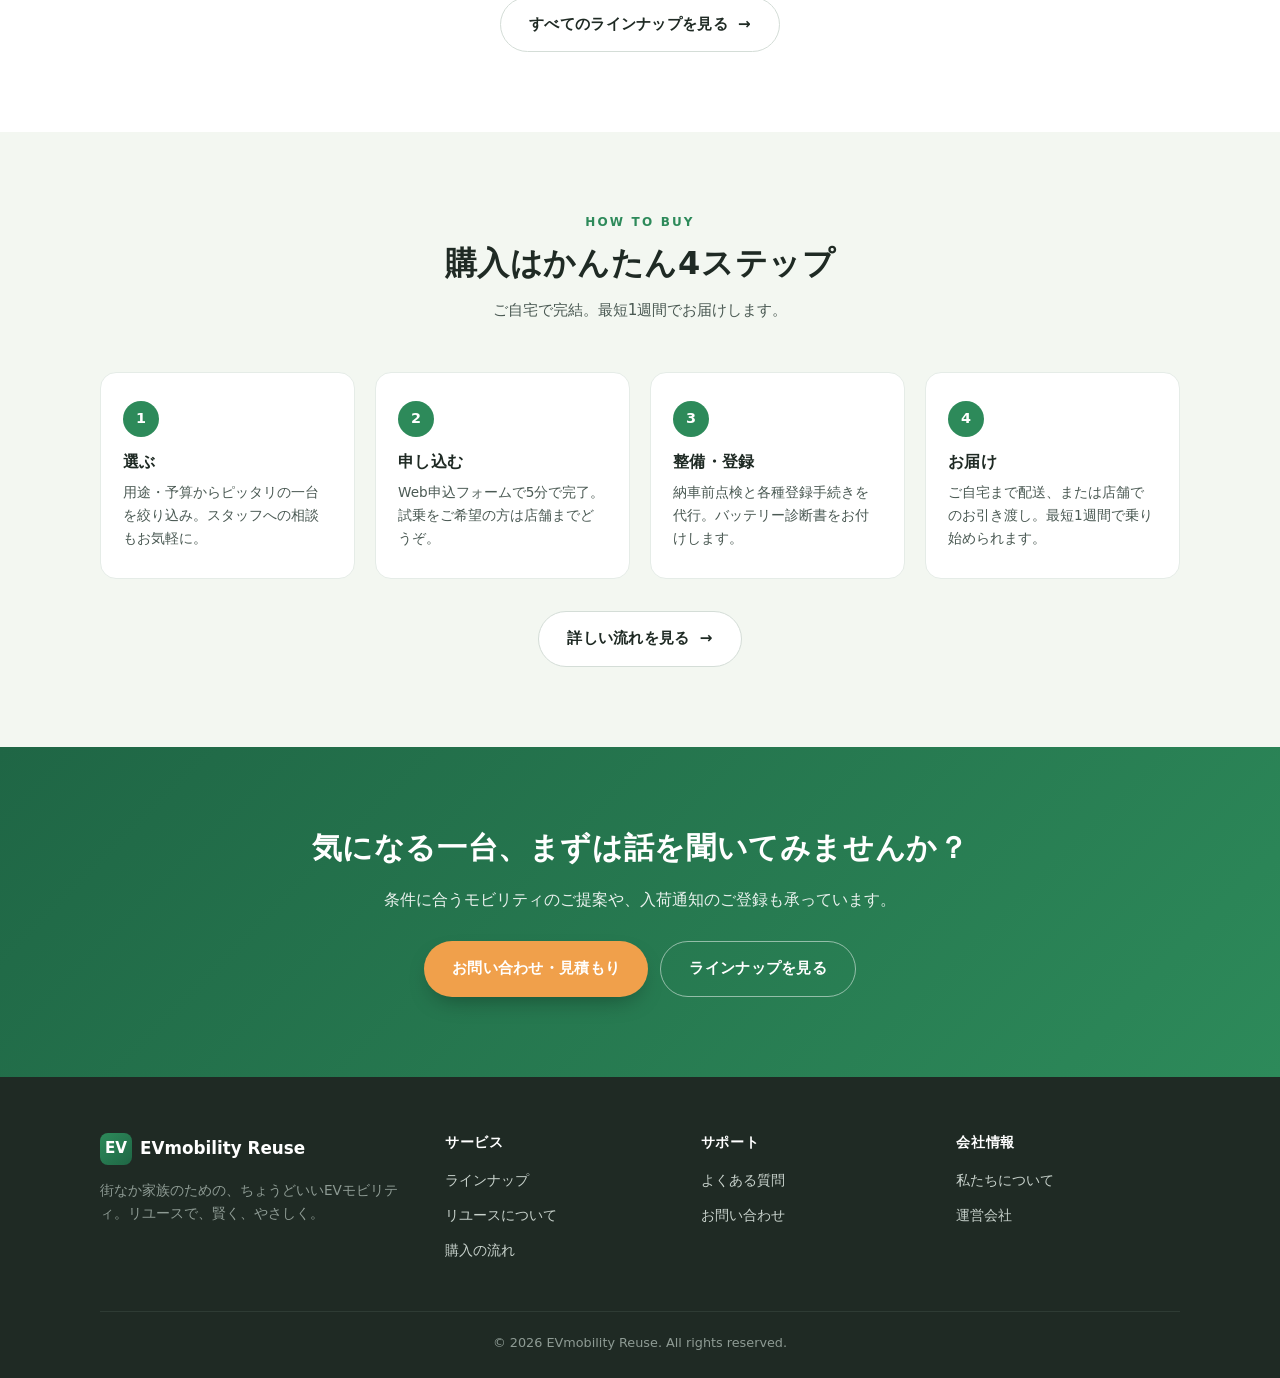
==== commit ed683494: "6回目" ====
--- a/index.html
+++ b/index.html
@@ -79,71 +79,8 @@
             <h2>いま、子乗せ自転車から<br>考え直す家族が増えています</h2>
             <p>2026年の交通ルール改定をきっかけに、街なかの送迎事情も変わりつつあります。<br>毎日の坂道、雨の日、青切符のリスク。子乗せ自転車での送迎、そろそろ限界かも。</p>
           </div>
-          <div class="problem-intro-visual" aria-label="子乗せ電動アシスト自転車に乗る親子のイラスト">
-            <svg viewBox="0 0 320 220" xmlns="http://www.w3.org/2000/svg" role="img">
-              <title>子乗せ電動アシスト自転車に乗る親子</title>
-              <ellipse cx="160" cy="198" rx="135" ry="5" fill="#1a221d" opacity="0.1"/>
-              <!-- back wheel -->
-              <circle cx="62" cy="168" r="30" fill="#fff" stroke="#1f2a24" stroke-width="4"/>
-              <circle cx="62" cy="168" r="4.5" fill="#1f2a24"/>
-              <line x1="32" y1="168" x2="92" y2="168" stroke="#1f2a24" stroke-width="1" opacity="0.4"/>
-              <line x1="62" y1="138" x2="62" y2="198" stroke="#1f2a24" stroke-width="1" opacity="0.4"/>
-              <!-- front wheel -->
-              <circle cx="258" cy="168" r="30" fill="#fff" stroke="#1f2a24" stroke-width="4"/>
-              <circle cx="258" cy="168" r="4.5" fill="#1f2a24"/>
-              <line x1="228" y1="168" x2="288" y2="168" stroke="#1f2a24" stroke-width="1" opacity="0.4"/>
-              <line x1="258" y1="138" x2="258" y2="198" stroke="#1f2a24" stroke-width="1" opacity="0.4"/>
-              <!-- Frame: mama-chari step-through -->
-              <g fill="none" stroke="#e0833f" stroke-width="5" stroke-linecap="round">
-                <line x1="62" y1="168" x2="160" y2="168"/>
-                <line x1="160" y1="168" x2="160" y2="105"/>
-                <path d="M160 105 Q205 105 238 92"/>
-                <line x1="238" y1="92" x2="258" y2="168"/>
-                <line x1="62" y1="168" x2="160" y2="105"/>
-              </g>
-              <!-- saddle -->
-              <rect x="146" y="98" width="30" height="8" rx="3" fill="#1f2a24"/>
-              <line x1="161" y1="106" x2="161" y2="125" stroke="#1f2a24" stroke-width="2"/>
-              <!-- handlebar stem -->
-              <line x1="238" y1="92" x2="230" y2="65" stroke="#1f2a24" stroke-width="3.5" stroke-linecap="round"/>
-              <line x1="216" y1="62" x2="248" y2="68" stroke="#1f2a24" stroke-width="3.5" stroke-linecap="round"/>
-              <!-- front basket -->
-              <path d="M210 62 L208 42 L266 42 L262 62" fill="none" stroke="#1f2a24" stroke-width="2.5" stroke-linejoin="round"/>
-              <line x1="209" y1="50" x2="264" y2="50" stroke="#1f2a24" stroke-width="1.2" opacity="0.6"/>
-              <!-- pedal -->
-              <circle cx="160" cy="168" r="8" fill="#1f2a24"/>
-              <line x1="152" y1="160" x2="168" y2="176" stroke="#5a6b62" stroke-width="2"/>
-              <!-- rear child seat -->
-              <path d="M22 90 Q22 78 34 78 L74 78 L74 65 Q74 58 82 58 L106 58 Q114 58 114 66 L114 90 Q120 90 120 100 L120 145 Q120 154 110 154 L30 154 Q22 154 22 145 Z" fill="#cde8f5" stroke="#1f6645" stroke-width="2.5"/>
-              <!-- safety belt -->
-              <path d="M48 110 L92 110" stroke="#1f6645" stroke-width="1.5" opacity="0.5"/>
-              <!-- child helmet -->
-              <path d="M58 70 Q73 52 88 70 L88 76 L58 76 Z" fill="#f0a04b"/>
-              <line x1="58" y1="76" x2="88" y2="76" stroke="#d88735" stroke-width="1.2"/>
-              <!-- child face -->
-              <circle cx="73" cy="86" r="9" fill="#fde0a8"/>
-              <circle cx="69.5" cy="85" r="0.9" fill="#1f2a24"/>
-              <circle cx="76.5" cy="85" r="0.9" fill="#1f2a24"/>
-              <path d="M70 90 Q73 92 76 90" stroke="#1f2a24" stroke-width="0.8" fill="none" stroke-linecap="round"/>
-              <!-- child body in seat -->
-              <rect x="60" y="94" width="26" height="24" rx="4" fill="#3a7fb8"/>
-              <ellipse cx="58" cy="104" rx="4" ry="6" fill="#fde0a8"/>
-              <ellipse cx="88" cy="104" rx="4" ry="6" fill="#fde0a8"/>
-              <!-- adult rider -->
-              <!-- helmet -->
-              <ellipse cx="170" cy="40" rx="13" ry="9" fill="#1f2a24"/>
-              <!-- face -->
-              <circle cx="170" cy="48" r="10" fill="#fde0a8"/>
-              <!-- hair tail -->
-              <path d="M161 50 Q158 60 162 64" stroke="#3d2c1d" stroke-width="3" fill="none" stroke-linecap="round"/>
-              <!-- body -->
-              <path d="M155 60 Q142 92 158 115 L184 115 Q198 92 187 60 Z" fill="#2d8a5a"/>
-              <!-- arm to handlebar -->
-              <path d="M180 75 Q205 78 224 70" fill="none" stroke="#2d8a5a" stroke-width="8" stroke-linecap="round"/>
-              <!-- leg pedaling -->
-              <line x1="170" y1="113" x2="160" y2="160" stroke="#3d4a43" stroke-width="7" stroke-linecap="round"/>
-              <line x1="175" y1="113" x2="172" y2="155" stroke="#3d4a43" stroke-width="7" stroke-linecap="round" opacity="0.7"/>
-            </svg>
+          <div class="problem-intro-visual">
+            <img src="assets/images/mamachari.jpg" alt="前後にお子さま2人を乗せた電動アシスト自転車に乗るお母さま">
             <span class="visual-caption">これまで：子乗せ電動アシスト自転車</span>
           </div>
         </div>
--- a/assets/css/style.css
+++ b/assets/css/style.css
@@ -399,32 +399,34 @@
 
 .problem-intro-visual {
   position: relative;
-  aspect-ratio: 4 / 3;
-  background: linear-gradient(135deg, #f7f9f6 0%, #eef2eb 100%);
+  aspect-ratio: 3 / 2;
+  background: #eef2eb;
   border: 1px solid #e5ece7;
   border-radius: 20px;
-  padding: 24px;
-  display: flex;
-  align-items: center;
-  justify-content: center;
-}
-
-.problem-intro-visual svg {
+  overflow: hidden;
+  box-shadow: 0 16px 36px -22px rgba(31, 42, 36, 0.25);
+}
+
+.problem-intro-visual img {
   width: 100%;
   height: 100%;
-  max-height: 280px;
+  object-fit: cover;
+  display: block;
 }
 
 .problem-intro-visual .visual-caption {
   position: absolute;
-  left: 16px;
+  left: 14px;
   bottom: 14px;
   font-size: 0.72rem;
+  font-weight: 600;
   letter-spacing: 0.08em;
-  color: #6b7771;
-  background: rgba(255, 255, 255, 0.85);
-  padding: 4px 10px;
+  color: #fff;
+  background: rgba(31, 42, 36, 0.78);
+  padding: 6px 12px;
   border-radius: 999px;
+  backdrop-filter: saturate(180%) blur(6px);
+  -webkit-backdrop-filter: saturate(180%) blur(6px);
 }
 
 .problem-grid {
